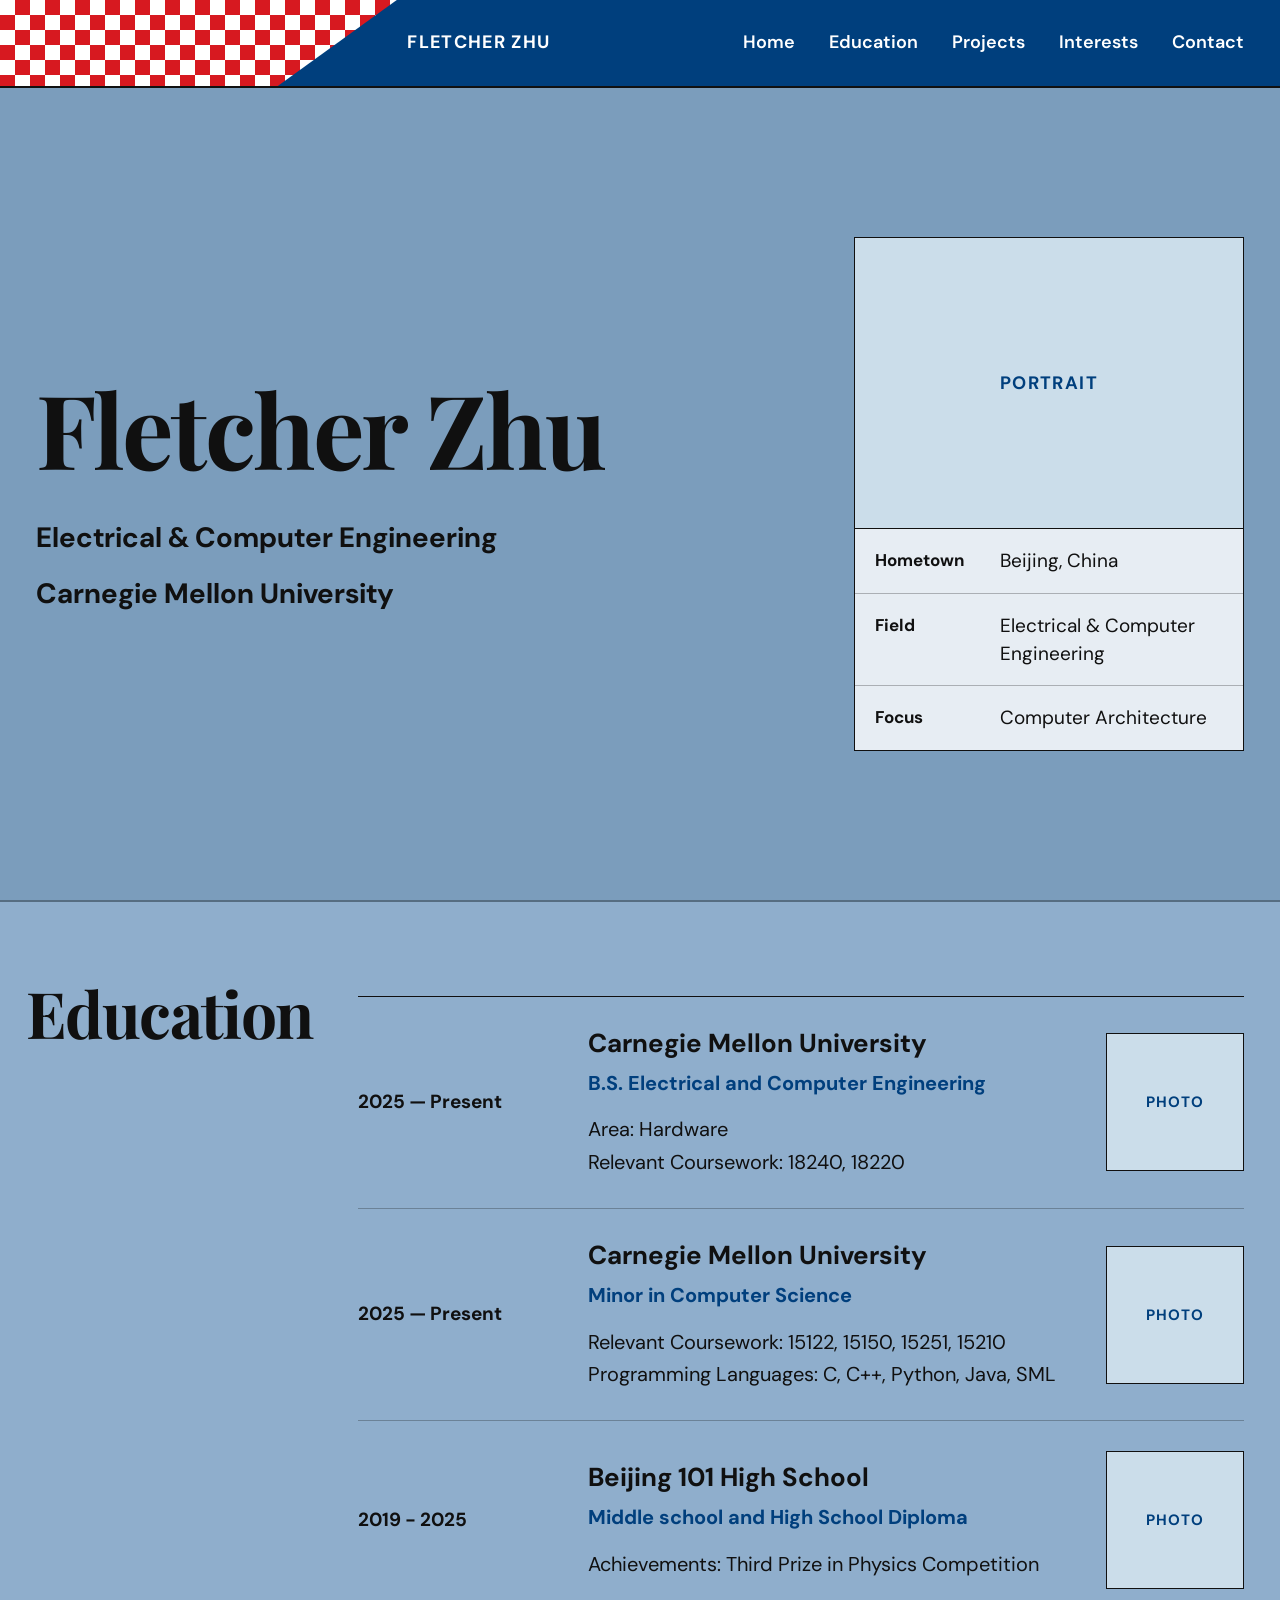
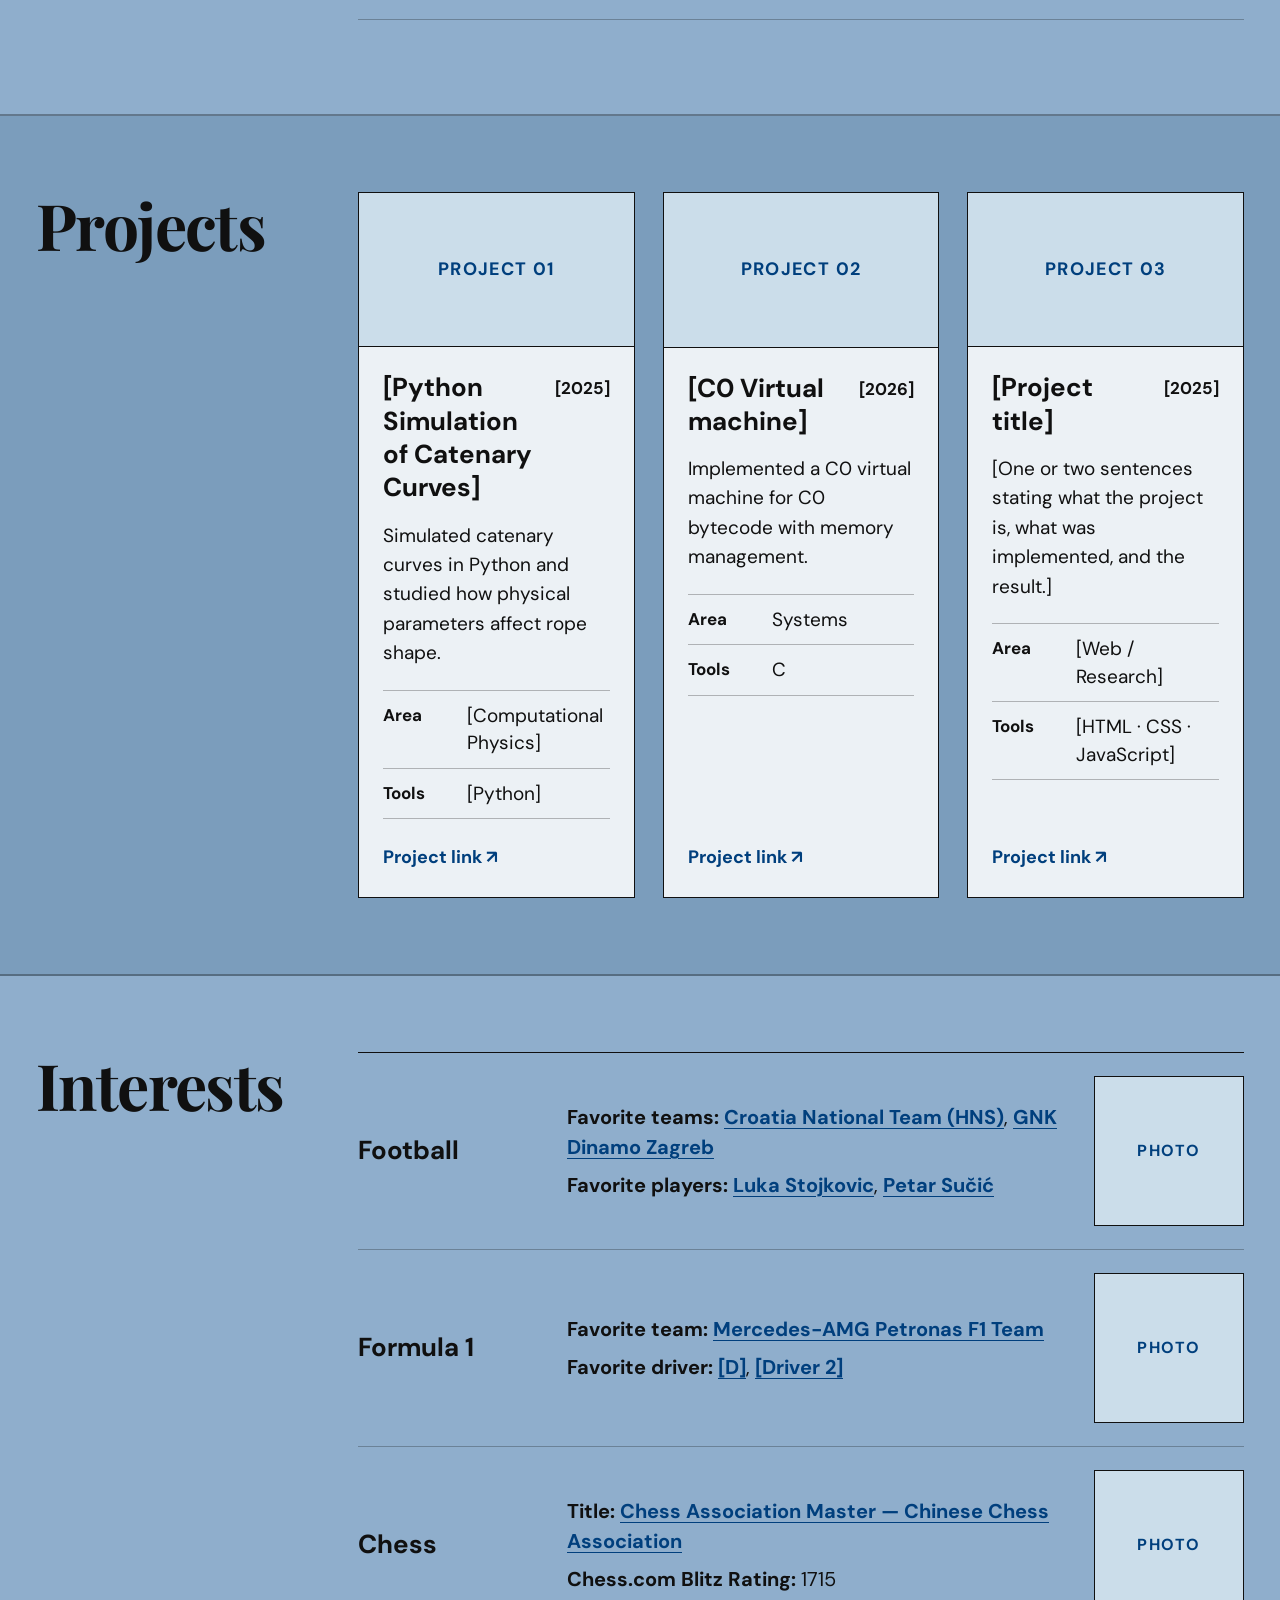
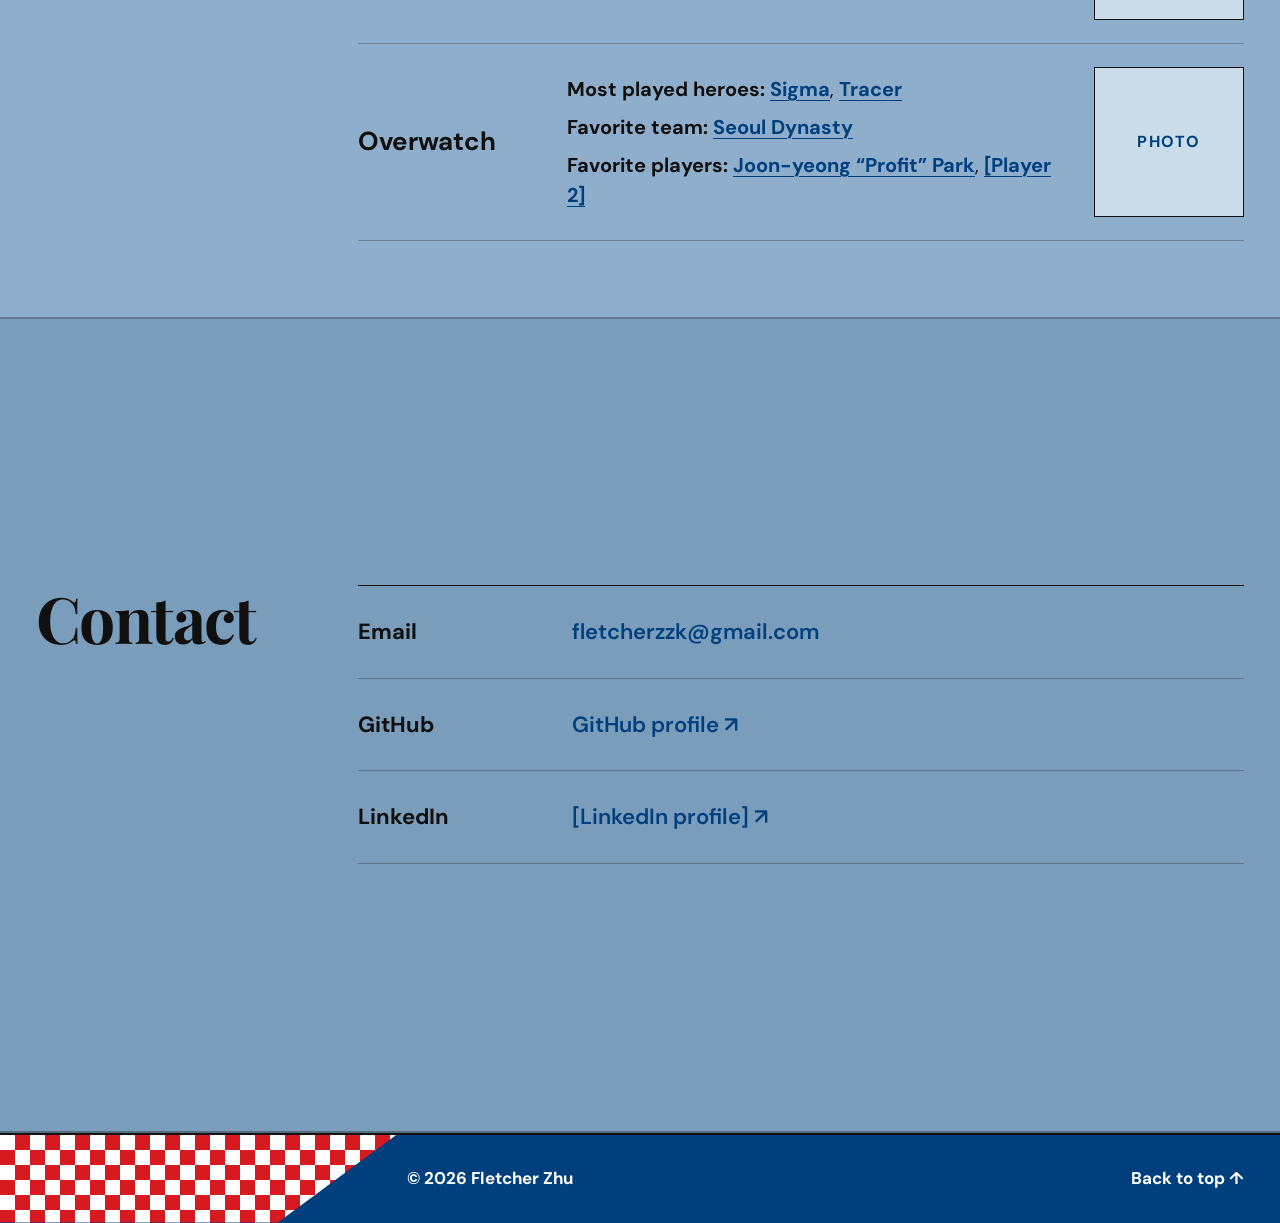
==== index.html @ b9a1731d "Update index.html" ====
<!doctype html>
<html lang="en">
<head>
  <meta charset="utf-8">
  <meta name="viewport" content="width=device-width, initial-scale=1">
  <meta name="description" content="Fletcher Zhu - personal portfolio">
  <title>Fletcher Zhu | Portfolio</title>
  <link rel="preconnect" href="https://fonts.googleapis.com">
  <link rel="preconnect" href="https://fonts.gstatic.com" crossorigin>
  <link href="https://fonts.googleapis.com/css2?family=DM+Sans:wght@400;500;600;700&family=Playfair+Display:wght@600;700&display=swap" rel="stylesheet">
  <link rel="stylesheet" href="styles.css">
</head>
<body>
  <header class="site-header">
    <div class="header-inner">
      <a class="wordmark" href="#home" aria-label="Fletcher Zhu home">FLETCHER ZHU</a>
      <button class="menu-toggle" type="button" aria-expanded="false" aria-controls="site-nav">Menu</button>
      <nav id="site-nav" class="site-nav" aria-label="Main navigation">
        <a href="#home">Home</a>
        <a href="#education">Education</a>
        <a href="#projects">Projects</a>
        <a href="#interests">Interests</a>
        <a href="#contact">Contact</a>
      </nav>
    </div>
  </header>

  <main>
    <section id="home" class="hero section-shell">
      <div class="hero-main">
        <h1>Fletcher Zhu</h1>
        <p class="hero-role"><span class="hero-major">Electrical &amp; Computer Engineering</span><span class="hero-university">Carnegie Mellon University</span></p>
      </div>

      <aside class="profile-panel" aria-label="Profile information">
        <div class="portrait-placeholder" role="img" aria-label="Portrait placeholder">
          <span>PORTRAIT</span>
        </div>
        <dl class="profile-facts">
          <div>
            <dt>Hometown</dt>
            <dd>Beijing, China</dd>
          </div>
          <div>
            <dt>Field</dt>
            <dd>Electrical &amp; Computer Engineering</dd>
          </div>
          <div>
            <dt>Focus</dt>
            <dd>Computer Architecture</dd>
          </div>
        </dl>
      </aside>
    </section>

    <section id="education" class="portfolio-section section-shell">
      <header class="section-header">
        <h2>Education</h2>
      </header>

      <div class="section-content record-list">
        <article class="record-row">
          <p class="record-date">2025 — Present</p>
          <div class="record-body">
            <h3>Carnegie Mellon University</h3>
            <p class="record-label">B.S. Electrical and Computer Engineering</p>
            <p>Area: Hardware<br>
               Relevant Coursework: 18240, 18220 
            </p>
          </div>
          <div class="education-photo" role="img" aria-label="Education photo placeholder">PHOTO</div>
        </article>

        <article class="record-row">
          <p class="record-date">2025 — Present </p>
          <div class="record-body">
            <h3>Carnegie Mellon University</h3>
            <p class="record-label">Minor in Computer Science</p>
            <p>Relevant Coursework: 15122, 15150, 15251, 15210<br> 
               Programming Languages: C, C++, Python, Java, SML
            </p>
          </div>
          <div class="education-photo" role="img" aria-label="Education photo placeholder">PHOTO</div>
        </article>

        <article class="record-row">
          <p class="record-date">2019 - 2025</p>
          <div class="record-body">
            <h3>Beijing 101 High School</h3>
            <p class="record-label">Middle school and High School Diploma</p>
            <p>Achievements: Third Prize in Physics Competition</p>
          </div>
          <div class="education-photo" role="img" aria-label="Education photo placeholder">PHOTO</div>
        </article>
      </div>
    </section>

    <section id="projects" class="portfolio-section section-shell">
      <header class="section-header">
        <h2>Projects</h2>
      </header>

      <div class="section-content project-grid">
        <article class="project-card">
          <div class="project-visual"><span>PROJECT 01</span></div>
          <div class="project-heading">
            <h3>[Python Simulation of Catenary Curves]</h3>
            <span>[2025]</span>
          </div>
          <p>Simulated catenary curves in Python and studied how physical parameters affect rope shape.</p>
          <dl class="project-facts">
            <div><dt>Area</dt><dd>[Computational Physics]</dd></div>
            <div><dt>Tools</dt><dd>[Python]</dd></div>
          </dl>
          <a class="item-link" href="https://github.com/boonrm/33151-catenary-curves">Project link ↗</a>
        </article>

        <article class="project-card">
          <div class="project-visual"><span>PROJECT 02</span></div>
          <div class="project-heading">
            <h3>[C0 Virtual machine]</h3>
            <span>[2026]</span>
          </div>
          <p>Implemented a C0 virtual machine for C0 bytecode with memory management.</p>
          <dl class="project-facts">
            <div><dt>Area</dt><dd>Systems</dd></div>
            <div><dt>Tools</dt><dd>C</dd></div>
          </dl>
          <a class="item-link" href="#">Project link ↗</a>
        </article>

        <article class="project-card">
          <div class="project-visual"><span>PROJECT 03</span></div>
          <div class="project-heading">
            <h3>[Project title]</h3>
            <span>[2025]</span>
          </div>
          <p>[One or two sentences stating what the project is, what was implemented, and the result.]</p>
          <dl class="project-facts">
            <div><dt>Area</dt><dd>[Web / Research]</dd></div>
            <div><dt>Tools</dt><dd>[HTML · CSS · JavaScript]</dd></div>
          </dl>
          <a class="item-link" href="#">Project link ↗</a>
        </article>
      </div>
    </section>

    <section id="interests" class="portfolio-section section-shell">
      <header class="section-header">
        <h2>Interests</h2>
      </header>

      <div class="section-content interest-list">
        <article class="interest-row">
          <h3>Football</h3>
          <div class="interest-details">
            <p><strong>Favorite teams:</strong> <a href="https://hns.team/en/">Croatia National Team (HNS)</a>, <a href="https://gnkdinamo.hr/en">GNK Dinamo Zagreb</a></p>
            <p><strong>Favorite players:</strong> <a href="https://www.transfermarkt.us/luka-stojkovic/profil/spieler/665266">Luka Stojkovic</a>, <a href="https://www.transfermarkt.us/petar-sucic/profil/spieler/668207">Petar Sučić</a></p>
          </div>
          <div class="interest-photo" role="img" aria-label="Football photo placeholder">PHOTO</div>
        </article>

        <article class="interest-row">
          <h3>Formula 1</h3>
          <div class="interest-details">
            <p><strong>Favorite team:</strong> <a href="https://www.mercedesamgf1.com/">Mercedes-AMG Petronas F1 Team</a></p>
            <p><strong>Favorite driver:</strong> <a href="#">[D]</a>, <a href="#">[Driver 2]</a></p>
          </div>
          <div class="interest-photo" role="img" aria-label="Formula 1 photo placeholder">PHOTO</div>
        </article>

        <article class="interest-row">
          <h3>Chess</h3>
          <div class="interest-details">
            <p><strong>Title:</strong> <a href="#">Chess Association Master — Chinese Chess Association</a></p>
            <p><strong>Chess.com Blitz Rating:</strong> 1715</p>
          </div>
          <div class="interest-photo" role="img" aria-label="Chess photo placeholder">PHOTO</div>
        </article>

        <article class="interest-row">
          <h3>Overwatch</h3>
          <div class="interest-details">
             <p><strong>Most played heroes:</strong> <a href="https://overwatch.blizzard.com/en-us/heroes/sigma/">Sigma</a>, <a href="https://overwatch.blizzard.com/en-us/heroes/tracer/">Tracer</a></p>
            <p><strong>Favorite team:</strong> <a href="https://en.wikipedia.org/wiki/Seoul_Dynasty">Seoul Dynasty</a></p>
            <p><strong>Favorite players:</strong> <a href="Joon-yeong “Profit” Park"> Joon-yeong “Profit” Park</a>, <a href="#">[Player 2]</a></p>
          </div>
          <div class="interest-photo" role="img" aria-label="Overwatch photo placeholder">PHOTO</div>
        </article>
      </div>
    </section>

    <section id="contact" class="portfolio-section section-shell">
      <header class="section-header">
        <h2>Contact</h2>
      </header>

      <div class="section-content contact-list">
        <div class="contact-row">
          <span>Email</span>
          <a href="mailto:fletcherzzk@gmail.com">fletcherzzk@gmail.com</a>
        </div>
        <div class="contact-row">
          <span>GitHub</span>
          <a href="https://github.com/fletcherzzk" rel="noreferrer">GitHub profile ↗</a>
        </div>
        <div class="contact-row">
          <span>LinkedIn</span>
          <a href="https://www.linkedin.com/" rel="noreferrer">[LinkedIn profile] ↗</a>
        </div>
      </div>
    </section>
  </main>

  <footer class="site-footer">
    <div class="footer-inner">
      <p>© 2026 Fletcher Zhu</p>
      <a href="#home">Back to top ↑</a>
    </div>
  </footer>

  <script src="script.js"></script>
</body>
</html>
---- styles.css ----
:root {
  --blue: #0b5fae;
  --blue-deep: #003f7d;
  --blue-bg: #7b9dbc;
  --blue-panel: #8faecc;
  --blue-soft: #cbddea;
  --ink: #101010;
  --muted: #30363b;
  --line: rgba(16, 16, 16, 0.28);
  --white: #ffffff;
  --sans: 'DM Sans', Arial, sans-serif;
  --display: 'Playfair Display', Georgia, serif;
  --checker-height: 26px;
  --header-nav-height: 86px;
  --header-height: calc(var(--checker-height) + var(--header-nav-height));
  --content-width: 1240px;
}

* {
  box-sizing: border-box;
}

html {
  scroll-behavior: smooth;
  scroll-padding-top: var(--header-height);
  scroll-snap-type: y proximity;
}

body {
  margin: 0;
  background: var(--blue-bg);
  color: var(--ink);
  font-family: var(--sans);
  font-size: 21px;
  line-height: 1.62;
}

a {
  color: inherit;
  text-decoration: none;
}

p,
h1,
h2,
h3,
dl,
dd {
  margin-top: 0;
}

.header-inner,
.footer-inner {
  width: min(100% - 72px, var(--content-width));
  margin-inline: auto;
}

/* Sticky navigation */
.site-header {
  position: sticky;
  top: 0;
  z-index: 20;
  min-height: var(--header-height);
  border-bottom: 1px solid rgba(16, 16, 16, 0.42);
  background: rgba(123, 157, 188, 0.98);
}

.site-header::before {
  display: block;
  width: 100%;
  height: var(--checker-height);
  background:
    conic-gradient(
      #d71920 25%,
      #ffffff 0 50%,
      #d71920 0 75%,
      #ffffff 0
    );
  background-size: var(--checker-height) var(--checker-height);
  border-bottom: 1px solid rgba(16, 16, 16, 0.35);
  content: '';
}

.header-inner {
  display: flex;
  min-height: var(--header-nav-height);
  align-items: center;
  justify-content: space-between;
  gap: 36px;
}

.wordmark {
  font-size: 18px;
  font-weight: 700;
  letter-spacing: 0.075em;
}

.site-nav {
  display: flex;
  align-items: center;
  gap: 34px;
  font-size: 18px;
  font-weight: 600;
}

.site-nav a,
.item-link,
.interest-links a,
.contact-row a,
.site-footer a {
  text-decoration-thickness: 1px;
  text-underline-offset: 5px;
}

.site-nav a:hover,
.item-link:hover,
.interest-links a:hover,
.contact-row a:hover {
  color: var(--blue-deep);
  text-decoration: underline;
}

.menu-toggle {
  display: none;
  border: 0;
  background: transparent;
  color: var(--ink);
  font: inherit;
  font-size: 18px;
  font-weight: 600;
  cursor: pointer;
}

/* Full-viewport section / page system */
.hero,
.portfolio-section {
  width: 100%;
  min-height: calc(100svh - var(--header-height));
  margin: 0;
  padding-inline: max(36px, calc((100vw - var(--content-width)) / 2));
  scroll-snap-align: start;
  scroll-margin-top: var(--header-height);
  border-bottom: 2px solid rgba(16, 16, 16, 0.34);
}

.hero {
  display: grid;
  grid-template-columns: minmax(0, 1fr) 390px;
  gap: 96px;
  align-items: center;
  padding-block: 84px;
  background: var(--blue-bg);
}

.portfolio-section {
  display: grid;
  grid-template-columns: 250px minmax(0, 1fr);
  gap: 72px;
  align-content: center;
  padding-block: 76px;
  background: var(--blue-panel);
}

/* Alternate only slightly, to reinforce page boundaries without becoming decorative */
#projects,
#contact {
  background: var(--blue-bg);
}

.section-header {
  align-self: start;
}


.section-header h2,
.hero h1 {
  margin-bottom: 0;
  font-family: var(--display);
  font-weight: 700;
  letter-spacing: -0.025em;
  line-height: 1.04;
}

.section-header h2 {
  font-size: clamp(3.5rem, 5vw, 5rem);
}

.section-content {
  min-width: 0;
}

/* Home */
.hero-main {
  max-width: 820px;
}

.hero h1 {
  margin-bottom: 28px;
  font-size: clamp(4.9rem, 8vw, 7.4rem);
}

.hero-role {
  max-width: 780px;
  margin-bottom: 22px;
  font-size: 28px;
  font-weight: 700;
  line-height: 1.35;
}

.hero-summary {
  max-width: 730px;
  margin-bottom: 0;
  font-size: 22px;
  line-height: 1.6;
}

.profile-panel {
  border: 1.5px solid var(--ink);
  background: rgba(255, 255, 255, 0.82);
}

.portrait-placeholder {
  display: grid;
  aspect-ratio: 4 / 3;
  place-items: center;
  border-bottom: 1.5px solid var(--ink);
  background: var(--blue-soft);
  color: var(--blue-deep);
  font-size: 18px;
  font-weight: 700;
  letter-spacing: 0.08em;
}

.profile-facts {
  margin: 0;
}

.profile-facts > div {
  display: grid;
  grid-template-columns: 105px 1fr;
  gap: 20px;
  padding: 18px 20px;
  border-bottom: 1px solid var(--line);
}

.profile-facts > div:last-child {
  border-bottom: 0;
}

.profile-facts dt,
.project-facts dt {
  font-size: 17px;
  font-weight: 700;
}

.profile-facts dd,
.project-facts dd {
  margin: 0;
  font-size: 19px;
  line-height: 1.45;
}

/* Education */
.record-list {
  border-top: 1.5px solid var(--ink);
}

.record-row {
  display: grid;
  grid-template-columns: 190px minmax(0, 1fr);
  gap: 40px;
  padding-block: 30px;
  border-bottom: 1px solid var(--line);
}

.record-date {
  margin-bottom: 0;
  font-size: 19px;
  font-weight: 700;
}

.record-body h3,
.project-card h3,
.interest-row h3 {
  margin-bottom: 7px;
  font-family: var(--sans);
  font-size: 26px;
  font-weight: 700;
  line-height: 1.28;
}

.record-label {
  margin-bottom: 14px;
  color: var(--blue-deep);
  font-size: 20px;
  font-weight: 700;
}

.record-body p:last-child {
  max-width: 760px;
  margin-bottom: 0;
  font-size: 20px;
}

/* Projects — equal cards */
.project-grid {
  display: grid;
  grid-template-columns: repeat(3, minmax(0, 1fr));
  gap: 28px;
}

.project-card {
  display: flex;
  min-width: 0;
  flex-direction: column;
  border: 1.5px solid var(--ink);
  background: rgba(255, 255, 255, 0.86);
}

.project-visual {
  display: grid;
  aspect-ratio: 16 / 9;
  place-items: center;
  border-bottom: 1.5px solid var(--ink);
  background: var(--blue-soft);
  color: var(--blue-deep);
  font-size: 18px;
  font-weight: 700;
  letter-spacing: 0.075em;
}

.project-heading {
  display: flex;
  align-items: flex-start;
  justify-content: space-between;
  gap: 16px;
  padding: 24px 24px 0;
}

.project-heading h3 {
  margin-bottom: 0;
}

.project-heading > span {
  flex: 0 0 auto;
  padding-top: 4px;
  font-size: 17px;
  font-weight: 700;
}

.project-card > p {
  margin: 16px 24px 22px;
  font-size: 19px;
  line-height: 1.55;
}

.project-facts {
  margin: 0 24px 24px;
  border-top: 1px solid var(--line);
}

.project-facts > div {
  display: grid;
  grid-template-columns: 72px 1fr;
  gap: 12px;
  padding-block: 11px;
  border-bottom: 1px solid var(--line);
}

.item-link {
  margin: auto 24px 24px;
  color: var(--blue-deep);
  font-size: 18px;
  font-weight: 700;
}

/* Interests */
.interest-list {
  border-top: 1.5px solid var(--ink);
}

.interest-row {
  display: grid;
  grid-template-columns: 175px minmax(0, 1fr) 175px;
  gap: 34px;
  align-items: start;
  padding-block: 27px;
  border-bottom: 1px solid var(--line);
}

.interest-row h3 {
  margin-bottom: 0;
}

.interest-details p {
  margin-bottom: 8px;
  font-size: 20px;
  line-height: 1.5;
}

.interest-details p:last-child {
  margin-bottom: 0;
}

.interest-links {
  display: flex;
  flex-direction: column;
  gap: 9px;
  align-items: flex-start;
}

.interest-links a {
  color: var(--blue-deep);
  font-size: 18px;
  font-weight: 700;
}

/* Contact */
.contact-list {
  border-top: 1.5px solid var(--ink);
}

.contact-row {
  display: grid;
  grid-template-columns: 180px minmax(0, 1fr);
  gap: 34px;
  padding-block: 28px;
  border-bottom: 1px solid var(--line);
  font-size: 22px;
}

.contact-row > span {
  font-weight: 700;
}

.contact-row a {
  color: var(--blue-deep);
  font-weight: 600;
  word-break: break-word;
}

/* Footer */
.site-footer {
  border-top: 1px solid var(--ink);
  background: var(--blue-deep);
  color: var(--white);
}

.site-footer::after {
  display: block;
  width: 100%;
  height: var(--checker-height);
  background:
    conic-gradient(
      #d71920 25%,
      #ffffff 0 50%,
      #d71920 0 75%,
      #ffffff 0
    );
  background-size: var(--checker-height) var(--checker-height);
  border-top: 1px solid rgba(16, 16, 16, 0.45);
  content: '';
}

.footer-inner {
  display: flex;
  min-height: 88px;
  align-items: center;
  justify-content: space-between;
  gap: 30px;
  font-size: 17px;
}

.footer-inner p {
  margin: 0;
}

.site-footer a:hover {
  color: var(--white);
  text-decoration: underline;
}

/* Tablet */
@media (max-width: 1050px) {
  body {
    font-size: 20px;
  }

  .portfolio-section {
    grid-template-columns: 210px minmax(0, 1fr);
    gap: 48px;
    align-content: start;
  }

  .hero {
    grid-template-columns: minmax(0, 1fr) 320px;
    gap: 52px;
  }

  .project-grid {
    grid-template-columns: 1fr;
  }

  .project-card {
    display: grid;
    grid-template-columns: 260px minmax(0, 1fr);
    grid-template-rows: auto auto auto 1fr;
  }

  .project-visual {
    grid-row: 1 / -1;
    aspect-ratio: auto;
    border-right: 1.5px solid var(--ink);
    border-bottom: 0;
  }

  .interest-row {
    grid-template-columns: 145px minmax(0, 1fr);
  }

  .interest-links {
    grid-column: 2;
    flex-direction: row;
    flex-wrap: wrap;
    gap: 8px 22px;
  }
}

/* Mobile */
@media (max-width: 760px) {
  :root {
    --checker-height: 22px;
    --header-nav-height: 74px;
  }

  html {
    scroll-snap-type: none;
  }

  body {
    font-size: 19px;
  }

  .header-inner,
  .footer-inner {
    width: min(100% - 38px, var(--content-width));
  }

  .header-inner {
    min-height: var(--header-nav-height);
  }

  .wordmark,
  .menu-toggle {
    font-size: 17px;
  }

  .menu-toggle {
    display: block;
  }

  .site-nav {
    display: none;
    position: absolute;
    top: var(--header-height);
    right: 19px;
    left: 19px;
    flex-direction: column;
    align-items: stretch;
    gap: 0;
    border: 1.5px solid var(--ink);
    background: var(--blue-soft);
    font-size: 18px;
  }

  .site-nav.is-open {
    display: flex;
  }

  .site-nav a {
    padding: 17px 18px;
    border-bottom: 1px solid var(--line);
  }

  .site-nav a:last-child {
    border-bottom: 0;
  }

  .hero,
  .portfolio-section {
    min-height: calc(100svh - var(--header-height));
    padding-inline: 22px;
  }

  .hero {
    grid-template-columns: 1fr;
    gap: 52px;
    align-content: start;
    padding-block: 58px 64px;
  }

  .hero h1 {
    font-size: clamp(4rem, 18vw, 5.8rem);
  }

  .hero-role {
    font-size: 24px;
  }

  .hero-summary {
    font-size: 20px;
  }

  .profile-panel {
    max-width: 500px;
  }

  .portfolio-section {
    grid-template-columns: 1fr;
    gap: 38px;
    align-content: start;
    padding-block: 58px 70px;
  }

  .section-header h2 {
    font-size: 3.8rem;
  }

  .record-row {
    grid-template-columns: 1fr;
    gap: 10px;
  }

  .record-date,
  .record-label,
  .record-body p:last-child,
  .interest-details p {
    font-size: 19px;
  }

  .project-card {
    display: flex;
  }

  .project-visual {
    aspect-ratio: 16 / 9;
    border-right: 0;
    border-bottom: 1.5px solid var(--ink);
  }

  .project-card > p {
    font-size: 19px;
  }

  .interest-row {
    grid-template-columns: 1fr;
    gap: 12px;
  }

  .interest-links {
    grid-column: auto;
  }

  .contact-row {
    grid-template-columns: 1fr;
    gap: 7px;
    font-size: 20px;
  }

  .footer-inner {
    min-height: 78px;
    font-size: 15px;
  }
}

/* v5 — Dinamo-inspired split header/footer and image-ready interests */
.site-header {
  position: sticky;
  overflow: visible;
  background: var(--blue-deep);
  border-bottom: 2px solid var(--ink);
  color: var(--white);
}

.site-header::before {
  position: absolute;
  inset: 0;
  width: 58%;
  height: 100%;
  z-index: 0;
  display: block;
  background:
    conic-gradient(
      #d71920 25%,
      #ffffff 0 50%,
      #d71920 0 75%,
      #ffffff 0
    );
  background-size: 34px 34px;
  border: 0;
  clip-path: polygon(0 0, 100% 0, 78% 100%, 0 100%);
  content: '';
}

.header-inner {
  position: relative;
  z-index: 1;
}

.wordmark {
  color: var(--ink);
  background: rgba(255, 255, 255, 0.36);
  padding: 7px 10px;
}

.site-nav {
  color: var(--white);
}

.site-nav a:hover {
  color: var(--white);
}

.menu-toggle {
  color: var(--white);
}

/* Interest links live directly on names; square photo slot is always reserved. */
.interest-row {
  grid-template-columns: 175px minmax(0, 1fr) 150px;
  gap: 34px;
  align-items: center;
  padding-block: 23px;
}

.interest-details a {
  color: var(--blue-deep);
  font-weight: 700;
  text-decoration: underline;
  text-decoration-thickness: 1px;
  text-underline-offset: 4px;
}

.interest-details a:hover {
  color: var(--ink);
}

.interest-photo {
  display: grid;
  width: 150px;
  aspect-ratio: 1 / 1;
  place-items: center;
  justify-self: end;
  border: 1.5px solid var(--ink);
  background: var(--blue-soft);
  color: var(--blue-deep);
  font-size: 16px;
  font-weight: 700;
  letter-spacing: 0.08em;
}

/* Footer mirrors the header: checkerboard on the left, dark Dinamo blue on the right. */
.site-footer {
  position: relative;
  overflow: hidden;
  min-height: 112px;
  border-top: 2px solid var(--ink);
  background: var(--blue-deep);
  color: var(--white);
}

.site-footer::before {
  position: absolute;
  inset: 0 auto 0 0;
  width: 58%;
  z-index: 0;
  background:
    conic-gradient(
      #d71920 25%,
      #ffffff 0 50%,
      #d71920 0 75%,
      #ffffff 0
    );
  background-size: 34px 34px;
  clip-path: polygon(0 0, 78% 0, 100% 100%, 0 100%);
  content: '';
}

.site-footer::after {
  display: none;
}

.footer-inner {
  position: relative;
  z-index: 1;
  min-height: 112px;
}

.footer-inner p {
  color: var(--ink);
  background: rgba(255, 255, 255, 0.36);
  padding: 7px 10px;
  font-weight: 700;
}

.site-footer a {
  color: var(--white);
  font-weight: 700;
}

@media (max-width: 1050px) {
  .interest-row {
    grid-template-columns: 145px minmax(0, 1fr) 130px;
  }

  .interest-photo {
    width: 130px;
  }
}

@media (max-width: 760px) {
  .site-header::before,
  .site-footer::before {
    width: 72%;
    background-size: 28px 28px;
  }

  .site-header::before {
    clip-path: polygon(0 0, 100% 0, 70% 100%, 0 100%);
  }

  .site-footer::before {
    clip-path: polygon(0 0, 70% 0, 100% 100%, 0 100%);
  }

  .site-nav {
    background: var(--blue-deep);
    color: var(--white);
    border-color: var(--white);
  }

  .site-nav a {
    border-bottom-color: rgba(255,255,255,.35);
  }

  .interest-row {
    grid-template-columns: 1fr 118px;
    gap: 16px 20px;
    align-items: start;
  }

  .interest-row h3 {
    grid-column: 1;
  }

  .interest-details {
    grid-column: 1;
  }

  .interest-photo {
    grid-column: 2;
    grid-row: 1 / span 2;
    width: 118px;
  }

  .footer-inner {
    min-height: 96px;
  }
}

@media (max-width: 520px) {
  .interest-row {
    grid-template-columns: 1fr;
  }

  .interest-photo {
    grid-column: 1;
    grid-row: auto;
    width: min(150px, 45vw);
    justify-self: start;
  }
}

/* Final v5 alignment corrections */
:root {
  --header-height: var(--header-nav-height);
}

.site-header {
  min-height: var(--header-height);
}

.wordmark,
.footer-inner p {
  background: transparent;
  padding: 0;
}

.site-footer::before {
  clip-path: polygon(0 0, 100% 0, 78% 100%, 0 100%);
}

@media (max-width: 760px) {
  .site-footer::before {
    clip-path: polygon(0 0, 100% 0, 70% 100%, 0 100%);
  }
}

/* v6 — checkerboard becomes a strong geometric accent only; all text stays on blue */
.site-header {
  background: var(--blue-deep);
  color: var(--white);
  overflow: hidden;
}

.site-header::before {
  inset: 0 auto 0 0;
  width: 42%;
  height: 100%;
  background:
    conic-gradient(
      #d71920 25%,
      #ffffff 0 50%,
      #d71920 0 75%,
      #ffffff 0
    );
  background-size: 32px 32px;
  clip-path: polygon(0 0, 100% 0, 0 100%);
}

.header-inner {
  justify-content: flex-start;
  padding-left: 43%;
  gap: 30px;
}

.wordmark {
  flex: 0 0 auto;
  color: var(--white);
  white-space: nowrap;
}

.site-nav {
  margin-left: auto;
  color: var(--white);
}

.site-nav a:hover,
.wordmark:hover {
  color: var(--white);
}

.menu-toggle {
  margin-left: auto;
  color: var(--white);
}

.site-footer {
  background: var(--blue-deep);
  color: var(--white);
  overflow: hidden;
}

.site-footer::before {
  inset: 0 auto 0 0;
  width: 42%;
  height: 100%;
  background:
    conic-gradient(
      #d71920 25%,
      #ffffff 0 50%,
      #d71920 0 75%,
      #ffffff 0
    );
  background-size: 32px 32px;
  clip-path: polygon(0 0, 0 100%, 100% 100%);
}

.footer-inner {
  justify-content: space-between;
  padding-left: 43%;
  color: var(--white);
}

.footer-inner p,
.site-footer a {
  color: var(--white);
}

@media (max-width: 1050px) {
  .site-header::before,
  .site-footer::before {
    width: 36%;
  }

  .header-inner,
  .footer-inner {
    padding-left: 37%;
  }

  .site-nav {
    gap: 20px;
    font-size: 16px;
  }
}

@media (max-width: 760px) {
  .site-header::before,
  .site-footer::before {
    width: 34%;
    background-size: 26px 26px;
  }

  .header-inner,
  .footer-inner {
    padding-left: 35%;
  }

  .header-inner {
    gap: 12px;
  }

  .wordmark {
    font-size: 15px;
  }

  .site-nav {
    left: 0;
    right: 0;
    width: 100%;
    margin-left: 0;
    background: var(--blue-deep);
  }

  .footer-inner {
    gap: 18px;
  }
}

@media (max-width: 520px) {
  .site-header::before,
  .site-footer::before {
    width: 30%;
    background-size: 24px 24px;
  }

  .header-inner,
  .footer-inner {
    padding-left: 31%;
  }

  .wordmark {
    font-size: 13px;
    letter-spacing: 0.045em;
  }

  .menu-toggle {
    font-size: 15px;
  }

  .footer-inner {
    font-size: 13px;
  }
}

/* v7 — smaller top-left checkerboard trapezoid; header and footer mirror each other */
.site-header::before,
.site-footer::before {
  inset: 0 auto auto 0;
  width: 31%;
  height: 72%;
  background-size: 30px 30px;
  clip-path: polygon(0 0, 100% 0, 78% 100%, 0 100%);
}

/* Bring the identity text closer to the checkerboard while keeping it entirely on blue. */
.header-inner,
.footer-inner {
  padding-left: 29%;
}

.wordmark {
  margin-left: 0;
}

@media (max-width: 1050px) {
  .site-header::before,
  .site-footer::before {
    width: 30%;
    height: 70%;
    background-size: 28px 28px;
  }

  .header-inner,
  .footer-inner {
    padding-left: 28%;
  }
}

@media (max-width: 760px) {
  .site-header::before,
  .site-footer::before {
    inset: 0 auto auto 0;
    width: 34%;
    height: 66%;
    background-size: 25px 25px;
    clip-path: polygon(0 0, 100% 0, 76% 100%, 0 100%);
  }

  .header-inner,
  .footer-inner {
    padding-left: 31%;
  }
}

@media (max-width: 520px) {
  .site-header::before,
  .site-footer::before {
    width: 36%;
    height: 62%;
    background-size: 23px 23px;
  }

  .header-inner,
  .footer-inner {
    padding-left: 32%;
  }
}


/* v8 — full-height checkerboard trapezoid; top edge longer than bottom edge */
.site-header::before,
.site-footer::before {
  inset: 0 auto 0 0;
  width: 31%;
  height: 100%;
  clip-path: polygon(0 0, 100% 0, 78% 100%, 0 100%);
}

.hero-university {
  display: block;
}

@media (max-width: 1050px) {
  .site-header::before,
  .site-footer::before {
    width: 30%;
    height: 100%;
  }
}

@media (max-width: 760px) {
  .site-header::before,
  .site-footer::before {
    inset: 0 auto 0 0;
    width: 34%;
    height: 100%;
    clip-path: polygon(0 0, 100% 0, 76% 100%, 0 100%);
  }
}

@media (max-width: 520px) {
  .site-header::before,
  .site-footer::before {
    width: 36%;
    height: 100%;
  }
}

/* v9 — small spacing and education refinements */
/* Make the trapezoid bottom edge about 10% shorter than v8. */
.site-header::before,
.site-footer::before {
  clip-path: polygon(0 0, 100% 0, 70% 100%, 0 100%);
}

/* Slimmer footer while preserving the same checkerboard geometry. */
.site-footer,
.footer-inner {
  min-height: 88px;
}

/* Home identity block: three clearly separated lines. */
.hero h1 {
  margin-bottom: 38px;
}

.hero-role {
  margin-bottom: 0;
}

.hero-major,
.hero-university {
  display: block;
}

.hero-university {
  margin-top: 18px;
}

/* Slightly lift and shift the Education heading toward the top-left. */
#education .section-header {
  transform: translate(-10px, -16px);
}

/* Reserve a square image area at the right of every education record. */
.record-row {
  grid-template-columns: 190px minmax(0, 1fr) 138px;
  align-items: center;
}

.education-photo {
  display: grid;
  width: 138px;
  aspect-ratio: 1 / 1;
  place-items: center;
  justify-self: end;
  border: 1.5px solid var(--ink);
  background: var(--blue-soft);
  color: var(--blue-deep);
  font-size: 15px;
  font-weight: 700;
  letter-spacing: 0.08em;
}

@media (max-width: 1050px) {
  .record-row {
    grid-template-columns: 150px minmax(0, 1fr) 120px;
    gap: 28px;
  }

  .education-photo {
    width: 120px;
  }
}

@media (max-width: 760px) {
  .site-header::before,
  .site-footer::before {
    clip-path: polygon(0 0, 100% 0, 68% 100%, 0 100%);
  }

  .site-footer,
  .footer-inner {
    min-height: 72px;
  }

  .hero h1 {
    margin-bottom: 30px;
  }

  .hero-university {
    margin-top: 14px;
  }

  #education .section-header {
    transform: translate(-5px, -10px);
  }

  .record-row {
    grid-template-columns: minmax(0, 1fr) 112px;
    gap: 12px 18px;
    align-items: start;
  }

  .record-date,
  .record-body {
    grid-column: 1;
  }

  .education-photo {
    grid-column: 2;
    grid-row: 1 / span 2;
    width: 112px;
  }
}

@media (max-width: 520px) {
  .record-row {
    grid-template-columns: 1fr;
  }

  .education-photo {
    grid-column: 1;
    grid-row: auto;
    width: min(138px, 42vw);
    justify-self: start;
  }
}
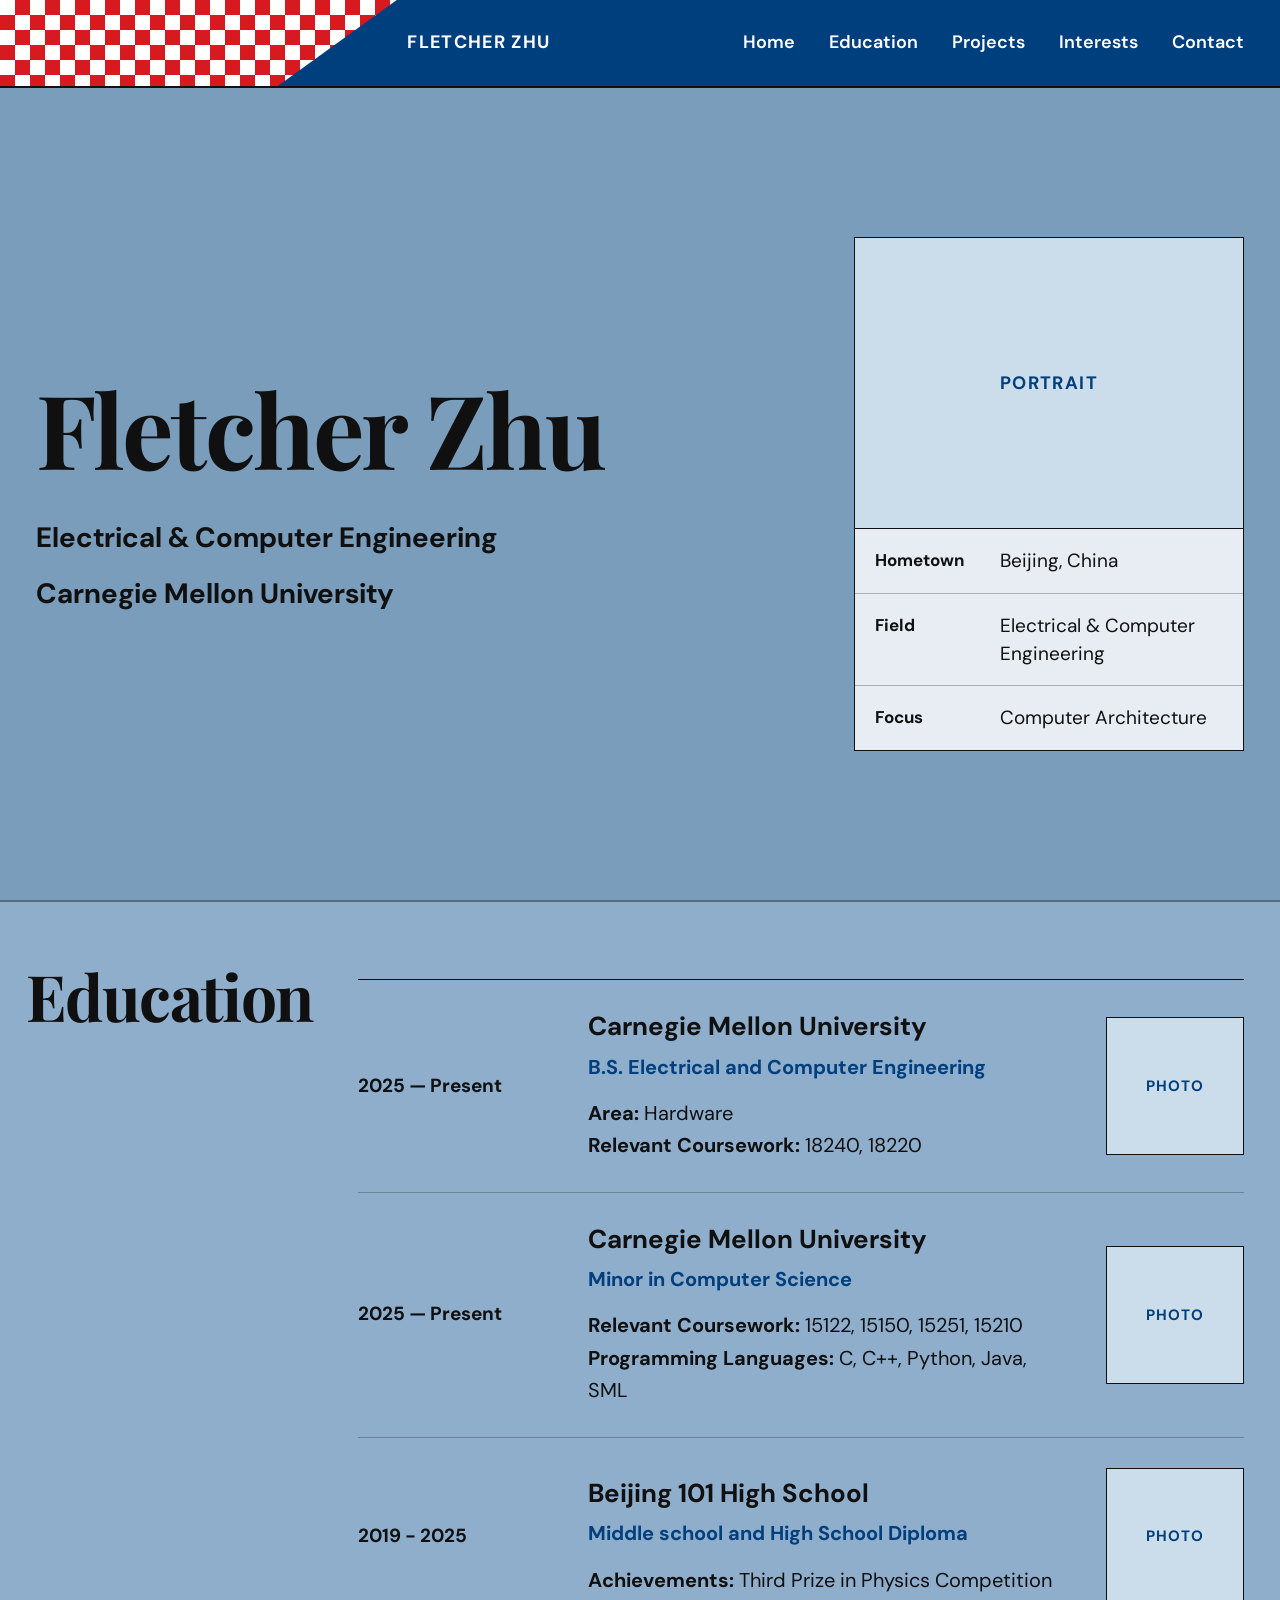
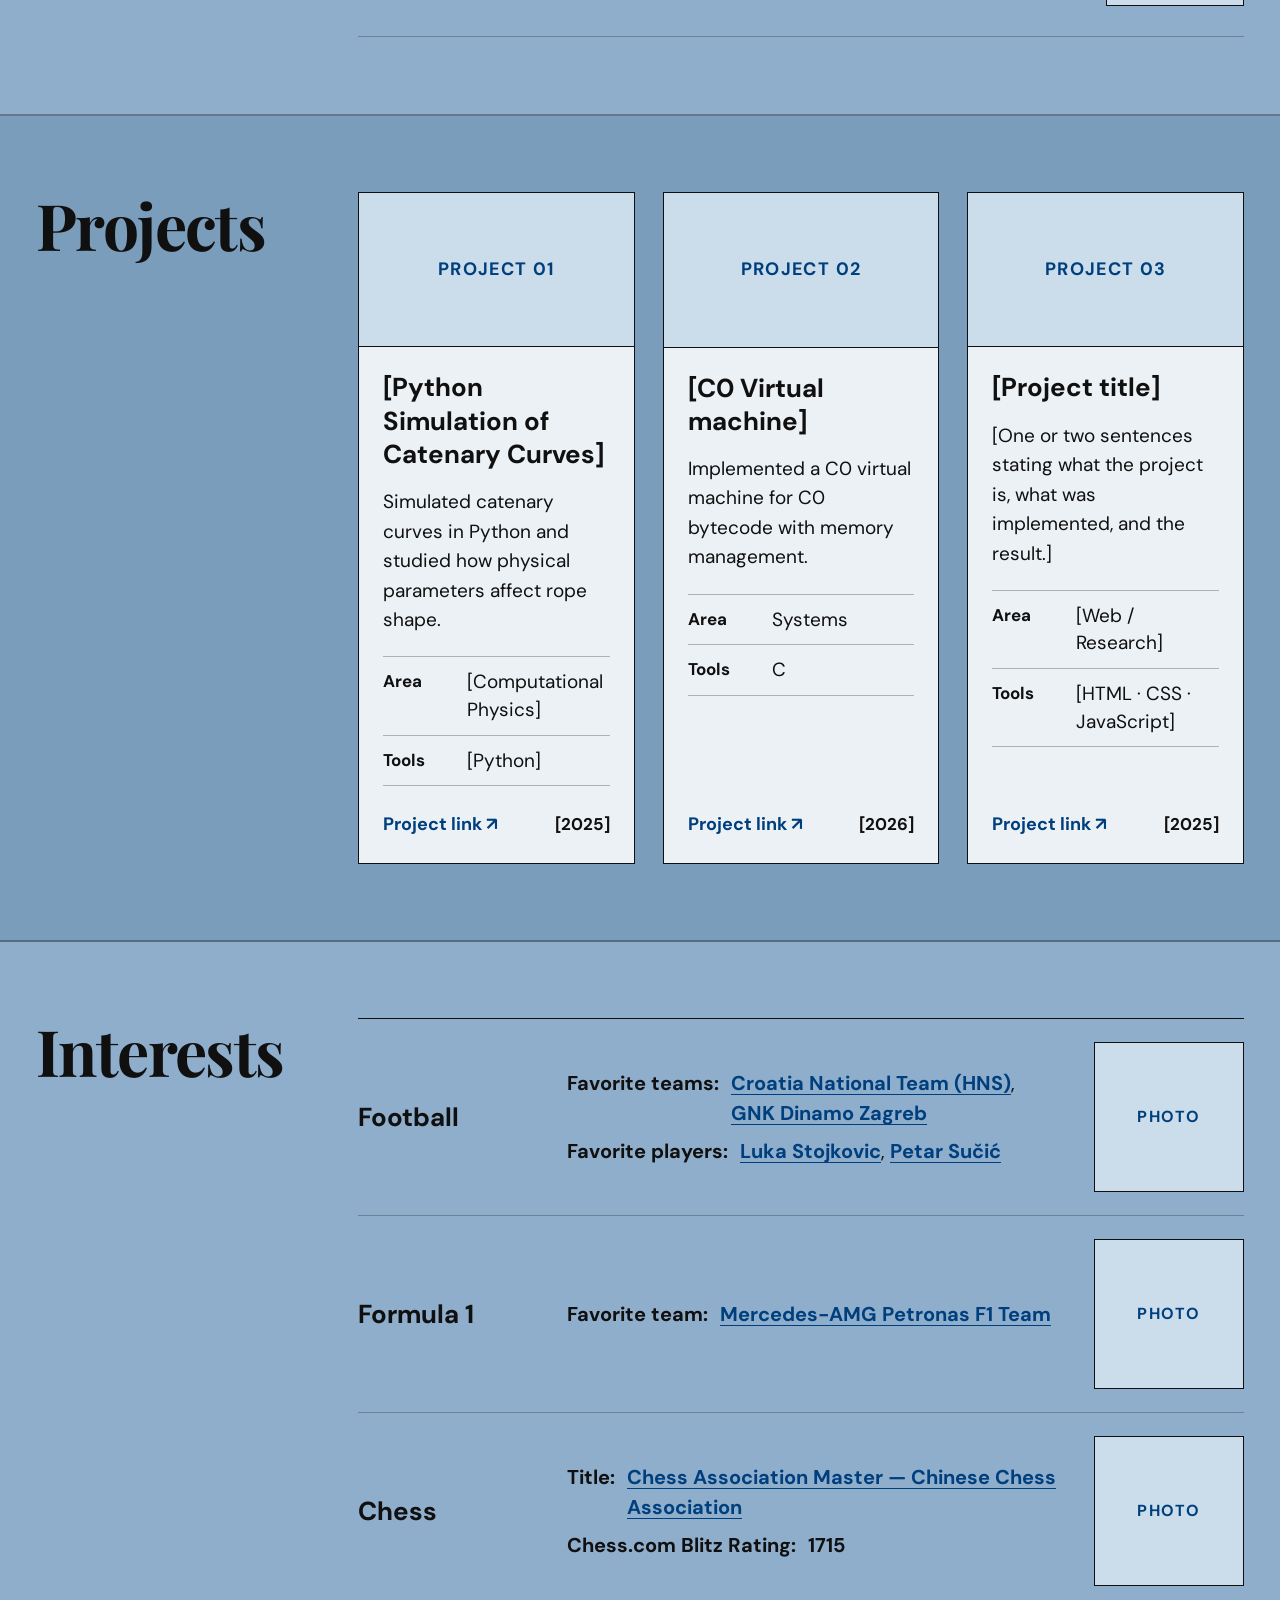
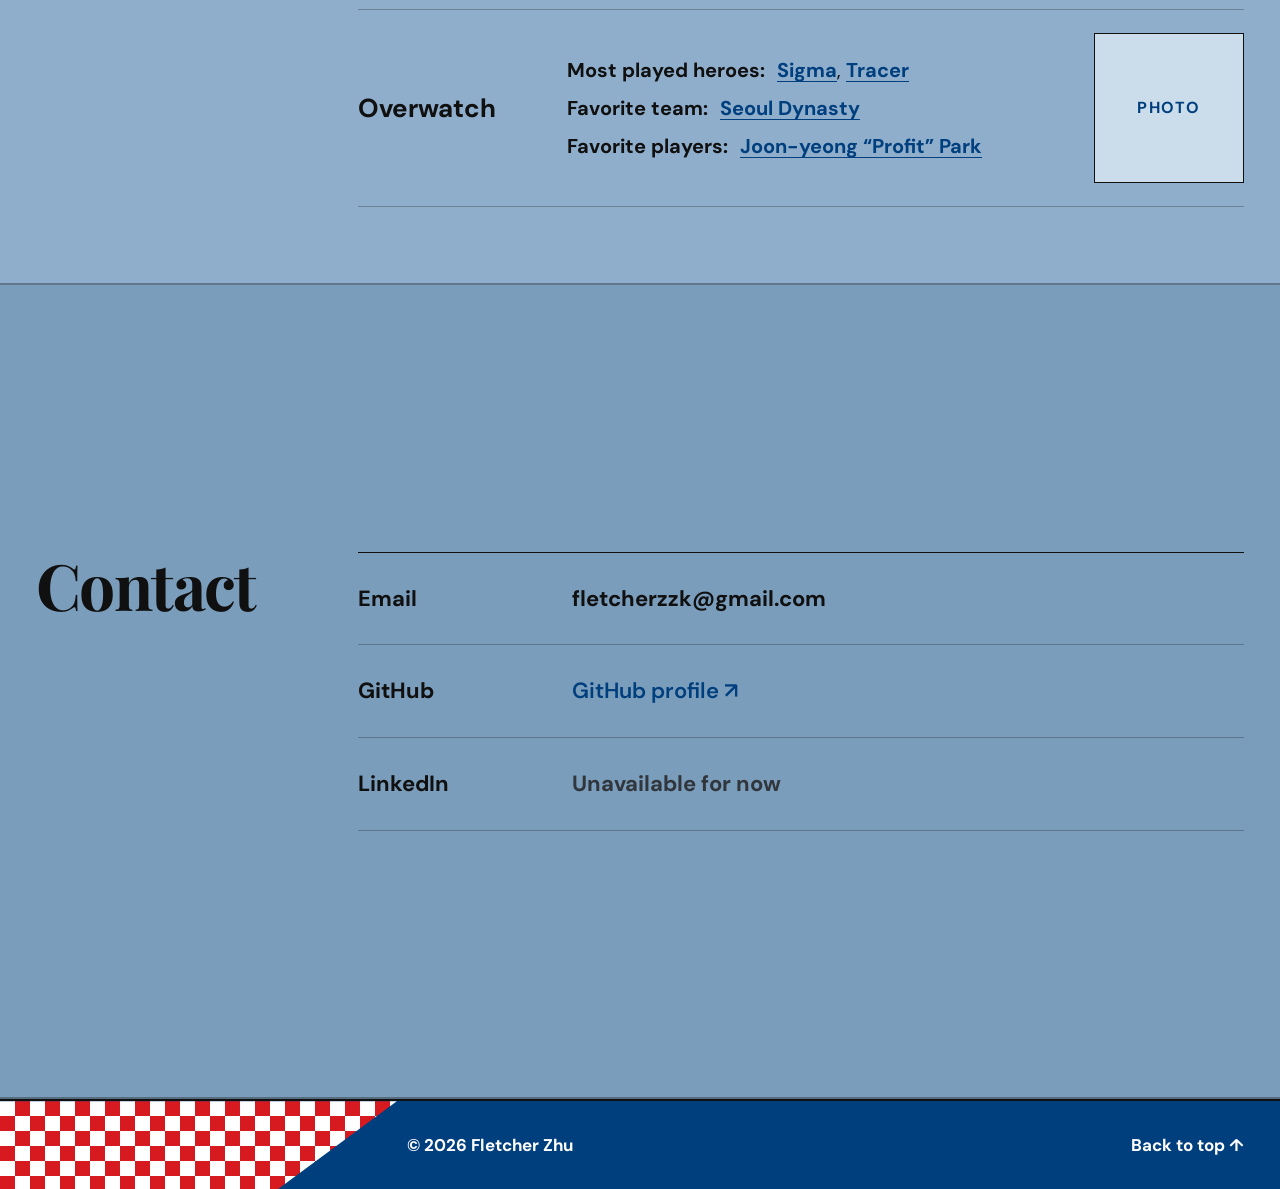
==== commit 995b60d6: "Final website just without images" ====
--- a/index.html
+++ b/index.html
@@ -64,8 +64,8 @@
           <div class="record-body">
             <h3>Carnegie Mellon University</h3>
             <p class="record-label">B.S. Electrical and Computer Engineering</p>
-            <p>Area: Hardware<br>
-               Relevant Coursework: 18240, 18220 
+            <p><strong>Area:</strong> Hardware<br>
+               <strong>Relevant Coursework:</strong> 18240, 18220
             </p>
           </div>
           <div class="education-photo" role="img" aria-label="Education photo placeholder">PHOTO</div>
@@ -76,8 +76,8 @@
           <div class="record-body">
             <h3>Carnegie Mellon University</h3>
             <p class="record-label">Minor in Computer Science</p>
-            <p>Relevant Coursework: 15122, 15150, 15251, 15210<br> 
-               Programming Languages: C, C++, Python, Java, SML
+            <p><strong>Relevant Coursework:</strong> 15122, 15150, 15251, 15210<br>
+               <strong>Programming Languages:</strong> C, C++, Python, Java, SML
             </p>
           </div>
           <div class="education-photo" role="img" aria-label="Education photo placeholder">PHOTO</div>
@@ -88,7 +88,7 @@
           <div class="record-body">
             <h3>Beijing 101 High School</h3>
             <p class="record-label">Middle school and High School Diploma</p>
-            <p>Achievements: Third Prize in Physics Competition</p>
+            <p><strong>Achievements:</strong> Third Prize in Physics Competition</p>
           </div>
           <div class="education-photo" role="img" aria-label="Education photo placeholder">PHOTO</div>
         </article>
@@ -105,42 +105,48 @@
           <div class="project-visual"><span>PROJECT 01</span></div>
           <div class="project-heading">
             <h3>[Python Simulation of Catenary Curves]</h3>
-            <span>[2025]</span>
           </div>
           <p>Simulated catenary curves in Python and studied how physical parameters affect rope shape.</p>
           <dl class="project-facts">
             <div><dt>Area</dt><dd>[Computational Physics]</dd></div>
             <div><dt>Tools</dt><dd>[Python]</dd></div>
           </dl>
-          <a class="item-link" href="https://github.com/boonrm/33151-catenary-curves">Project link ↗</a>
+          <div class="project-footer">
+            <a class="item-link" href="https://github.com/boonrm/33151-catenary-curves">Project link ↗</a>
+            <span class="project-year">[2025]</span>
+          </div>
         </article>
 
         <article class="project-card">
           <div class="project-visual"><span>PROJECT 02</span></div>
           <div class="project-heading">
             <h3>[C0 Virtual machine]</h3>
-            <span>[2026]</span>
           </div>
           <p>Implemented a C0 virtual machine for C0 bytecode with memory management.</p>
           <dl class="project-facts">
             <div><dt>Area</dt><dd>Systems</dd></div>
             <div><dt>Tools</dt><dd>C</dd></div>
           </dl>
-          <a class="item-link" href="#">Project link ↗</a>
+          <div class="project-footer">
+            <a class="item-link" href="#">Project link ↗</a>
+            <span class="project-year">[2026]</span>
+          </div>
         </article>
 
         <article class="project-card">
           <div class="project-visual"><span>PROJECT 03</span></div>
           <div class="project-heading">
             <h3>[Project title]</h3>
-            <span>[2025]</span>
           </div>
           <p>[One or two sentences stating what the project is, what was implemented, and the result.]</p>
           <dl class="project-facts">
             <div><dt>Area</dt><dd>[Web / Research]</dd></div>
             <div><dt>Tools</dt><dd>[HTML · CSS · JavaScript]</dd></div>
           </dl>
-          <a class="item-link" href="#">Project link ↗</a>
+          <div class="project-footer">
+            <a class="item-link" href="#">Project link ↗</a>
+            <span class="project-year">[2025]</span>
+          </div>
         </article>
       </div>
     </section>
@@ -154,8 +160,14 @@
         <article class="interest-row">
           <h3>Football</h3>
           <div class="interest-details">
-            <p><strong>Favorite teams:</strong> <a href="https://hns.team/en/">Croatia National Team (HNS)</a>, <a href="https://gnkdinamo.hr/en">GNK Dinamo Zagreb</a></p>
-            <p><strong>Favorite players:</strong> <a href="https://www.transfermarkt.us/luka-stojkovic/profil/spieler/665266">Luka Stojkovic</a>, <a href="https://www.transfermarkt.us/petar-sucic/profil/spieler/668207">Petar Sučić</a></p>
+            <p class="interest-detail-line">
+              <strong class="interest-label">Favorite teams:</strong>
+              <span class="interest-value"><a href="https://hns.team/en/">Croatia National Team (HNS)</a>, <a href="https://gnkdinamo.hr/en">GNK Dinamo Zagreb</a></span>
+            </p>
+            <p class="interest-detail-line">
+              <strong class="interest-label">Favorite players:</strong>
+              <span class="interest-value"><a href="https://www.transfermarkt.us/luka-stojkovic/profil/spieler/665266">Luka Stojkovic</a>, <a href="https://www.transfermarkt.us/petar-sucic/profil/spieler/668207">Petar Sučić</a></span>
+            </p>
           </div>
           <div class="interest-photo" role="img" aria-label="Football photo placeholder">PHOTO</div>
         </article>
@@ -163,8 +175,10 @@
         <article class="interest-row">
           <h3>Formula 1</h3>
           <div class="interest-details">
-            <p><strong>Favorite team:</strong> <a href="https://www.mercedesamgf1.com/">Mercedes-AMG Petronas F1 Team</a></p>
-            <p><strong>Favorite driver:</strong> <a href="#">[D]</a>, <a href="#">[Driver 2]</a></p>
+            <p class="interest-detail-line">
+              <strong class="interest-label">Favorite team:</strong>
+              <span class="interest-value"><a href="https://www.mercedesamgf1.com/">Mercedes-AMG Petronas F1 Team</a></span>
+            </p>
           </div>
           <div class="interest-photo" role="img" aria-label="Formula 1 photo placeholder">PHOTO</div>
         </article>
@@ -172,8 +186,14 @@
         <article class="interest-row">
           <h3>Chess</h3>
           <div class="interest-details">
-            <p><strong>Title:</strong> <a href="#">Chess Association Master — Chinese Chess Association</a></p>
-            <p><strong>Chess.com Blitz Rating:</strong> 1715</p>
+            <p class="interest-detail-line">
+              <strong class="interest-label">Title:</strong>
+              <span class="interest-value"><a href="#">Chess Association Master — Chinese Chess Association</a></span>
+            </p>
+            <p class="interest-detail-line">
+              <strong class="interest-label">Chess.com Blitz Rating:</strong>
+              <span class="interest-value"><strong>1715</strong></span>
+            </p>
           </div>
           <div class="interest-photo" role="img" aria-label="Chess photo placeholder">PHOTO</div>
         </article>
@@ -181,9 +201,18 @@
         <article class="interest-row">
           <h3>Overwatch</h3>
           <div class="interest-details">
-             <p><strong>Most played heroes:</strong> <a href="https://overwatch.blizzard.com/en-us/heroes/sigma/">Sigma</a>, <a href="https://overwatch.blizzard.com/en-us/heroes/tracer/">Tracer</a></p>
-            <p><strong>Favorite team:</strong> <a href="https://en.wikipedia.org/wiki/Seoul_Dynasty">Seoul Dynasty</a></p>
-            <p><strong>Favorite players:</strong> <a href="Joon-yeong “Profit” Park"> Joon-yeong “Profit” Park</a>, <a href="#">[Player 2]</a></p>
+            <p class="interest-detail-line">
+              <strong class="interest-label">Most played heroes:</strong>
+              <span class="interest-value"><a href="https://overwatch.blizzard.com/en-us/heroes/sigma/">Sigma</a>, <a href="https://overwatch.blizzard.com/en-us/heroes/tracer/">Tracer</a></span>
+            </p>
+            <p class="interest-detail-line">
+              <strong class="interest-label">Favorite team:</strong>
+              <span class="interest-value"><a href="https://en.wikipedia.org/wiki/Seoul_Dynasty">Seoul Dynasty</a></span>
+            </p>
+            <p class="interest-detail-line">
+              <strong class="interest-label">Favorite players:</strong>
+              <span class="interest-value"><a href="Joon-yeong “Profit” Park">Joon-yeong “Profit” Park</a></span>
+            </p>
           </div>
           <div class="interest-photo" role="img" aria-label="Overwatch photo placeholder">PHOTO</div>
         </article>
@@ -198,7 +227,7 @@
       <div class="section-content contact-list">
         <div class="contact-row">
           <span>Email</span>
-          <a href="mailto:fletcherzzk@gmail.com">fletcherzzk@gmail.com</a>
+          <span>fletcherzzk@gmail.com</span>
         </div>
         <div class="contact-row">
           <span>GitHub</span>
@@ -206,7 +235,7 @@
         </div>
         <div class="contact-row">
           <span>LinkedIn</span>
-          <a href="https://www.linkedin.com/" rel="noreferrer">[LinkedIn profile] ↗</a>
+          <span class="contact-unavailable">Unavailable for now</span>
         </div>
       </div>
     </section>
--- a/styles.css
+++ b/styles.css
@@ -330,20 +330,24 @@
 }
 
 .project-heading {
+  display: block;
+  padding: 24px 24px 0;
+}
+
+.project-heading h3 {
+  margin-bottom: 0;
+}
+
+.project-footer {
   display: flex;
-  align-items: flex-start;
+  align-items: center;
   justify-content: space-between;
   gap: 16px;
-  padding: 24px 24px 0;
-}
-
-.project-heading h3 {
-  margin-bottom: 0;
-}
-
-.project-heading > span {
+  margin: auto 24px 24px;
+}
+
+.project-year {
   flex: 0 0 auto;
-  padding-top: 4px;
   font-size: 17px;
   font-weight: 700;
 }
@@ -368,7 +372,7 @@
 }
 
 .item-link {
-  margin: auto 24px 24px;
+  margin: 0;
   color: var(--blue-deep);
   font-size: 18px;
   font-weight: 700;
@@ -402,6 +406,17 @@
   margin-bottom: 0;
 }
 
+.interest-detail-line {
+  display: grid;
+  grid-template-columns: max-content minmax(0, 1fr);
+  column-gap: 12px;
+  align-items: start;
+}
+
+.interest-value {
+  min-width: 0;
+}
+
 .interest-links {
   display: flex;
   flex-direction: column;
@@ -437,6 +452,11 @@
   color: var(--blue-deep);
   font-weight: 600;
   word-break: break-word;
+}
+
+.contact-unavailable {
+  color: var(--muted);
+  font-weight: 600;
 }
 
 /* Footer */
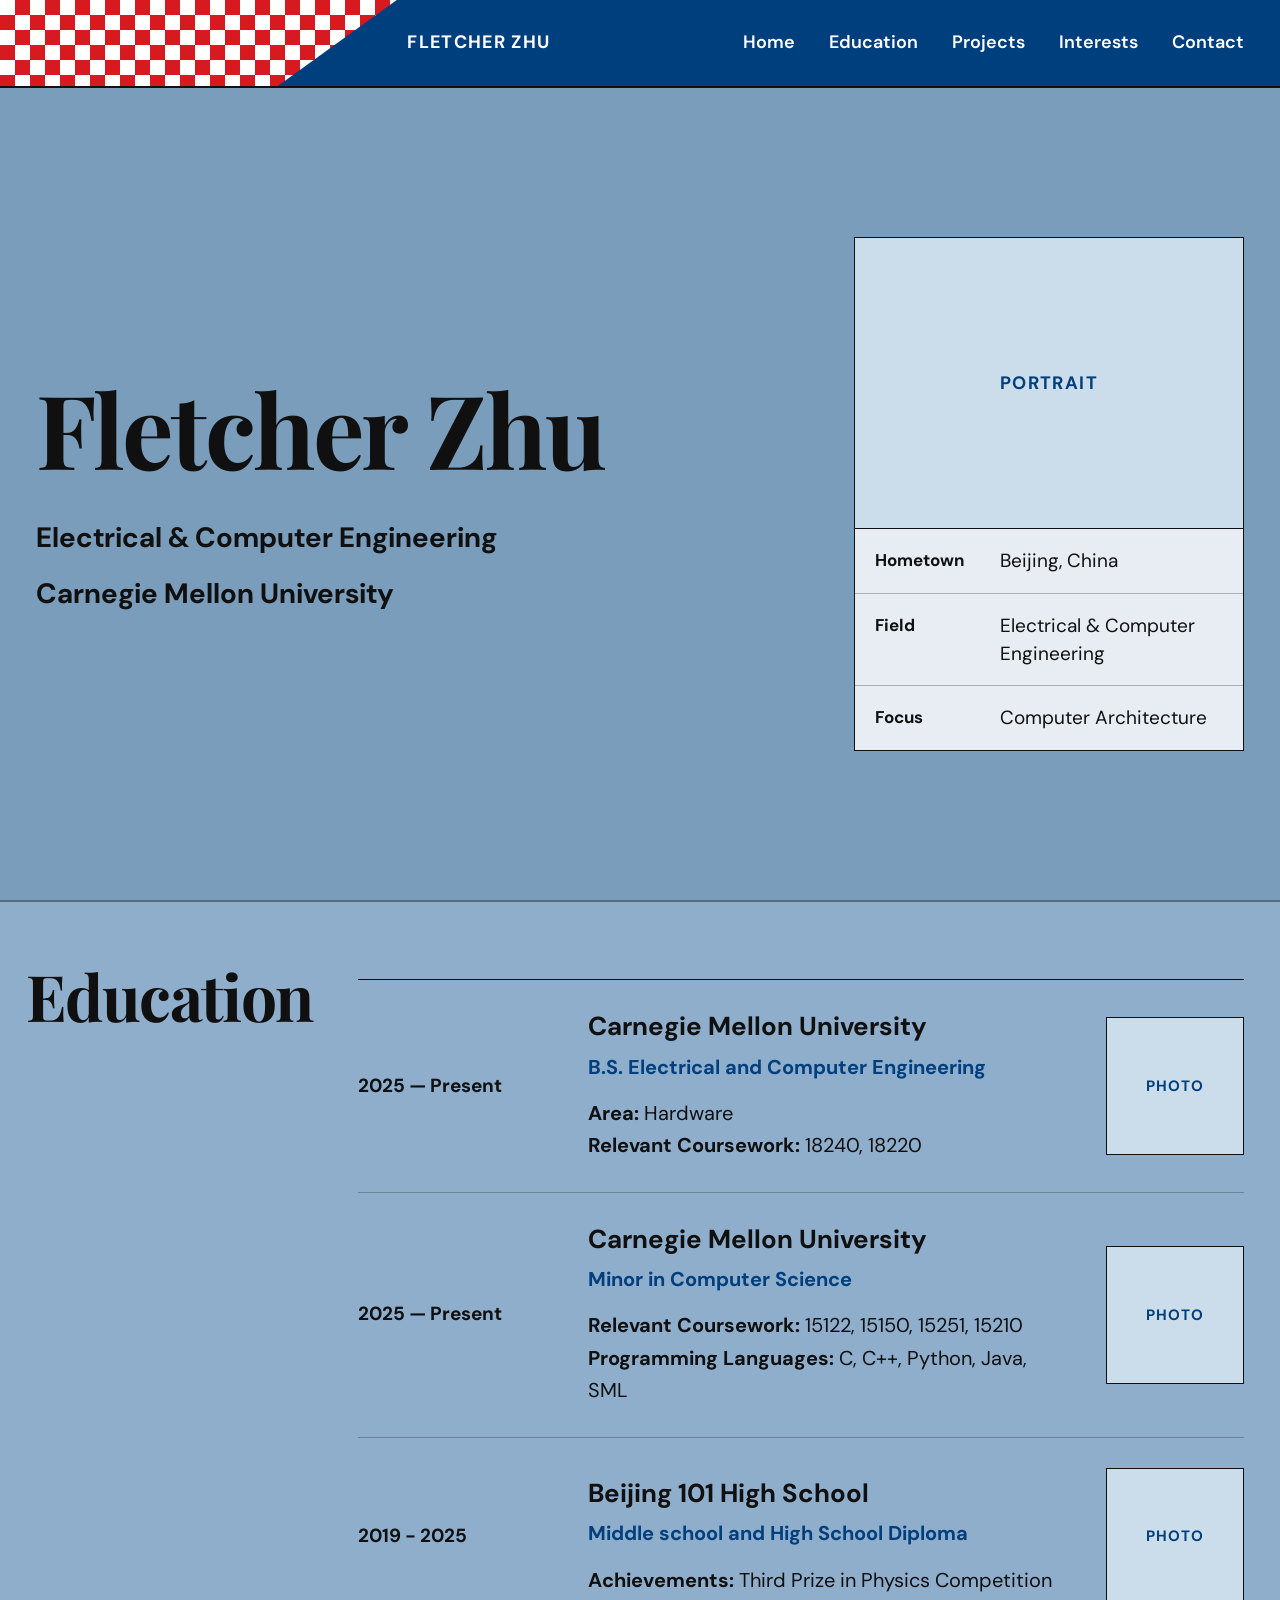
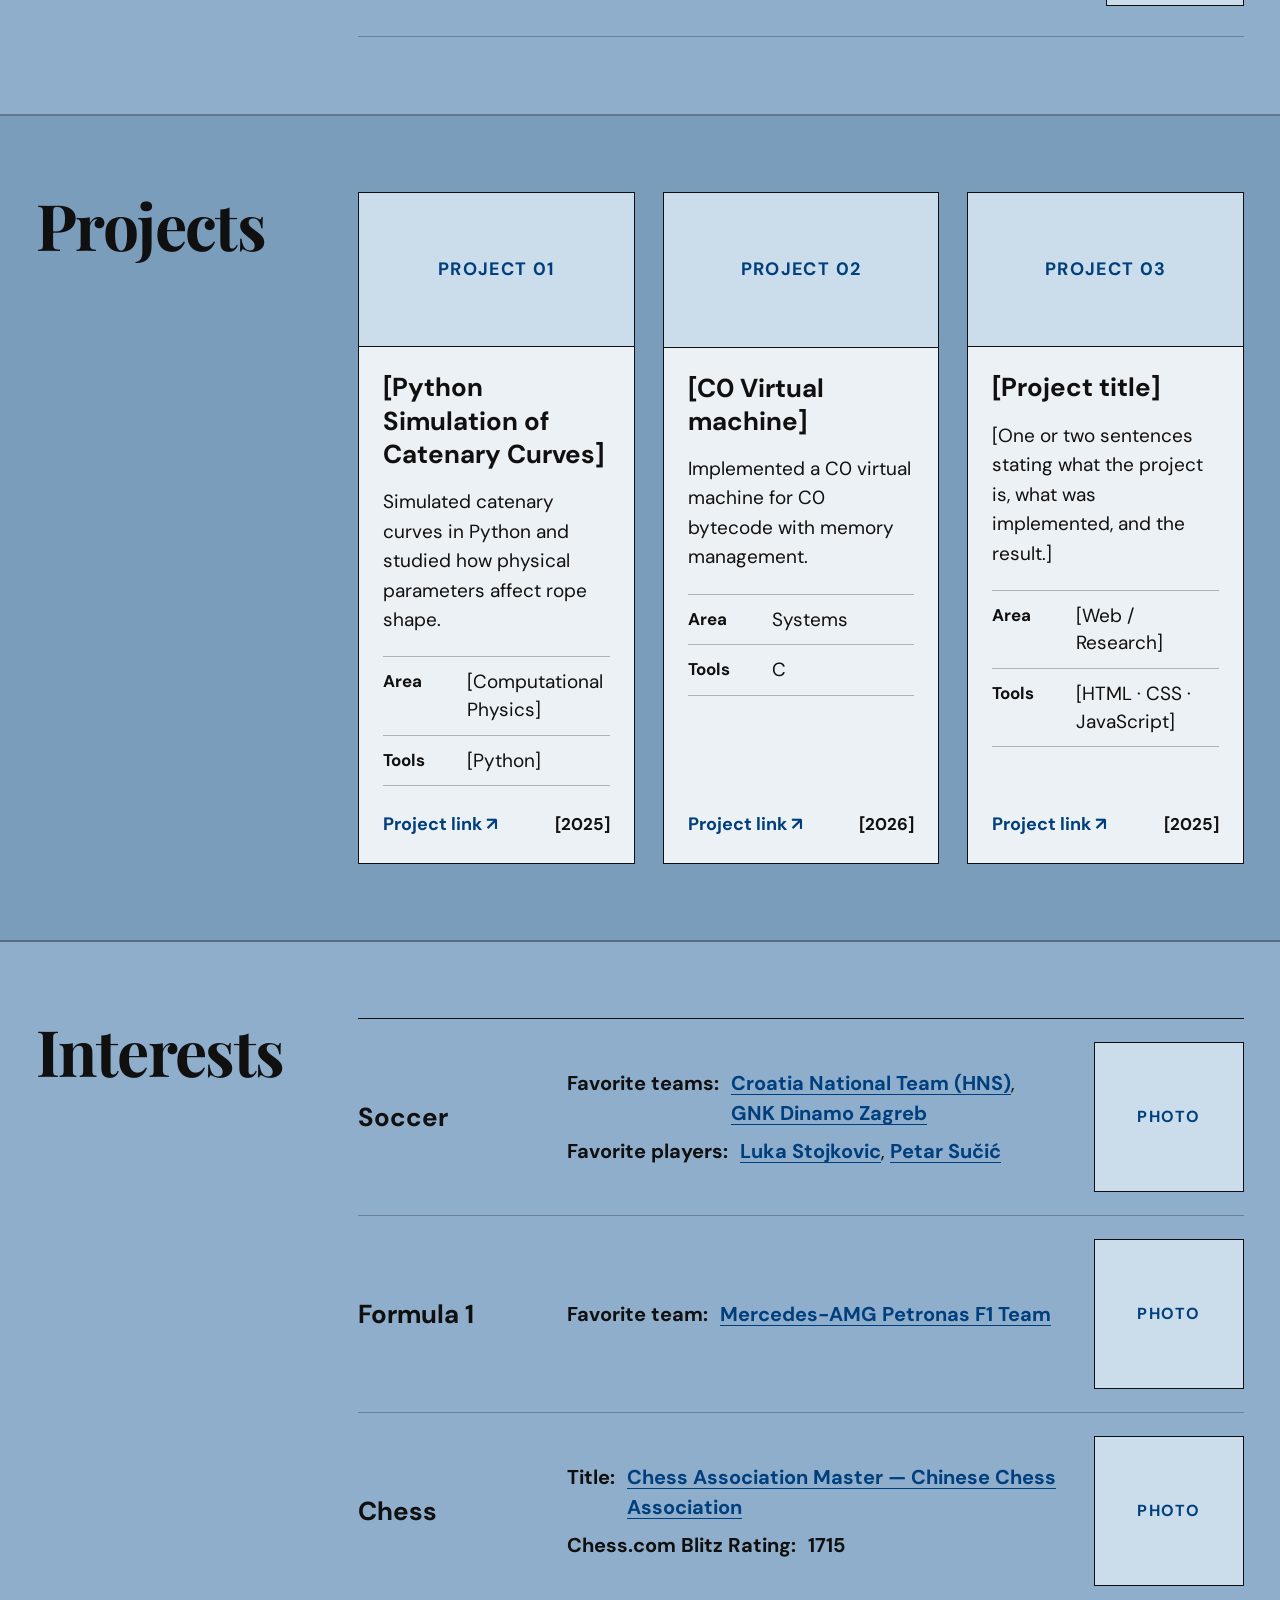
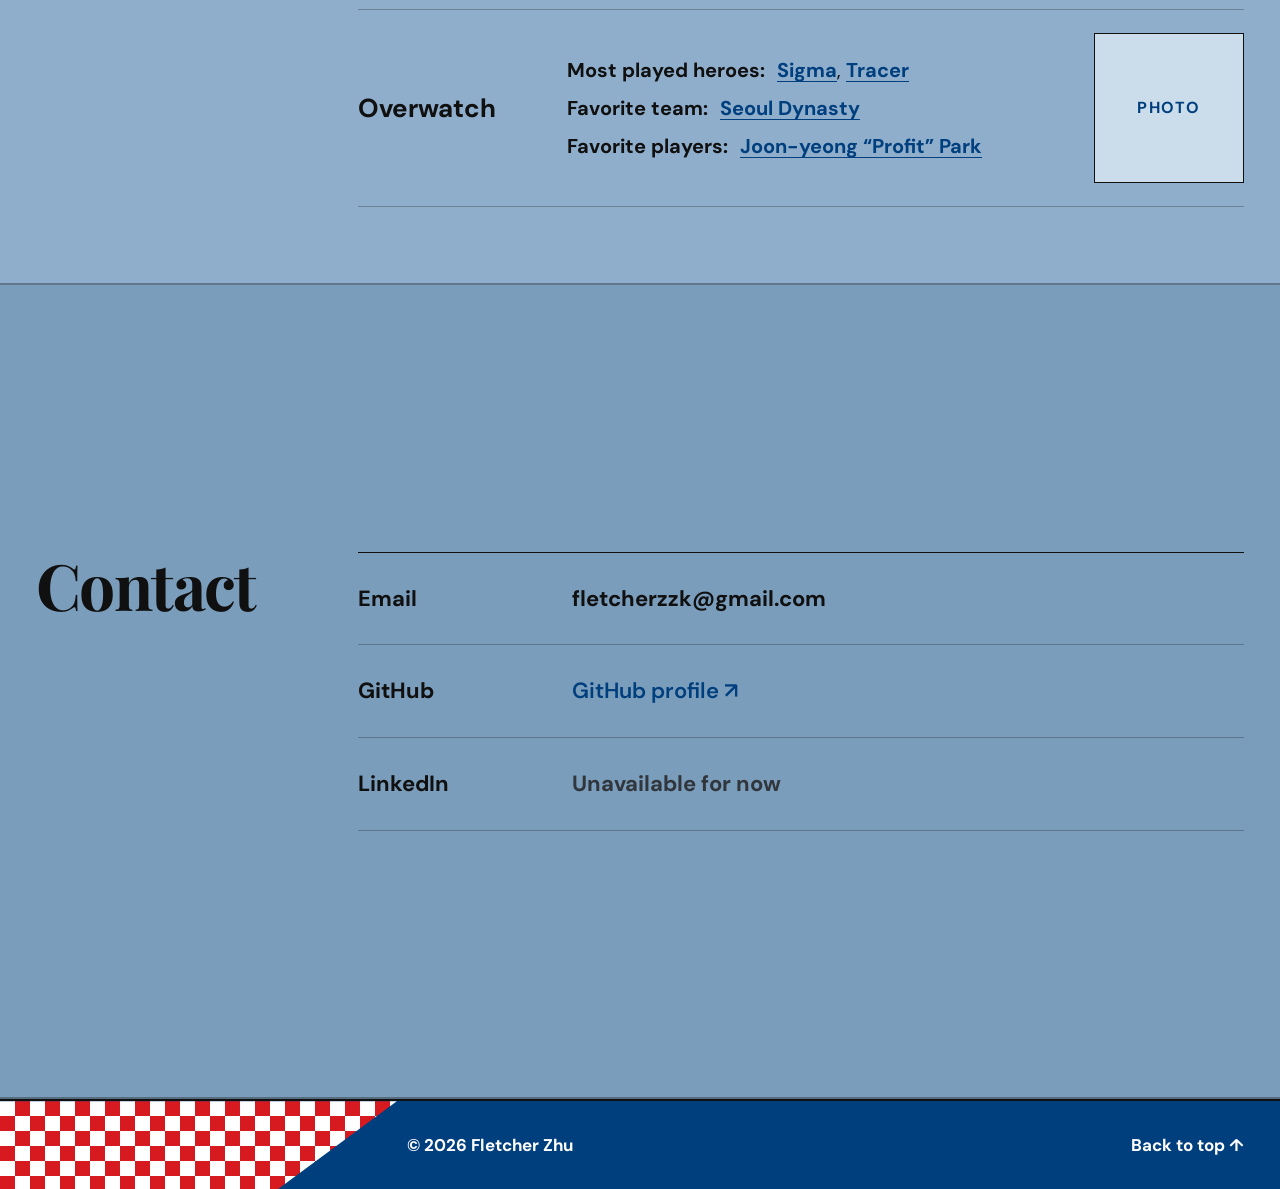
==== commit 310103e2: "Images" ====
--- a/index.html
+++ b/index.html
@@ -158,7 +158,7 @@
 
       <div class="section-content interest-list">
         <article class="interest-row">
-          <h3>Football</h3>
+          <h3>Soccer</h3>
           <div class="interest-details">
             <p class="interest-detail-line">
               <strong class="interest-label">Favorite teams:</strong>
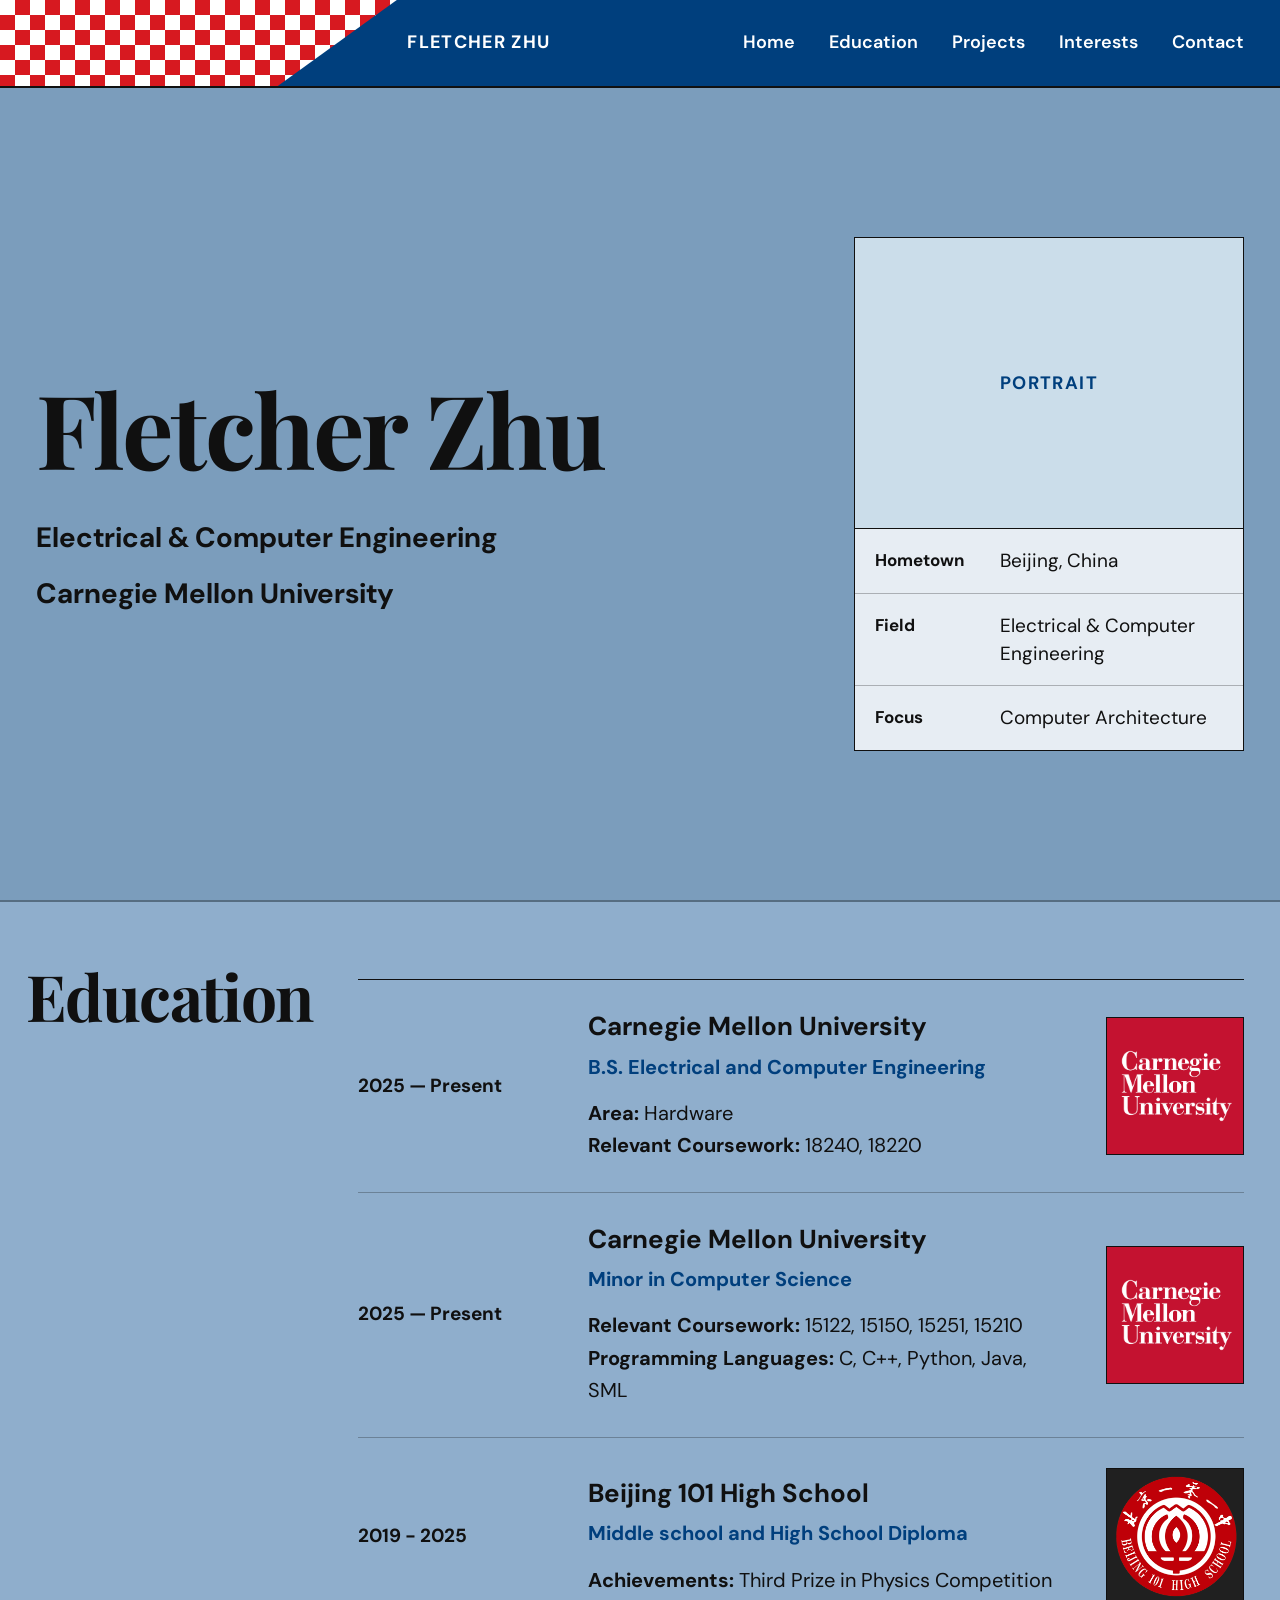
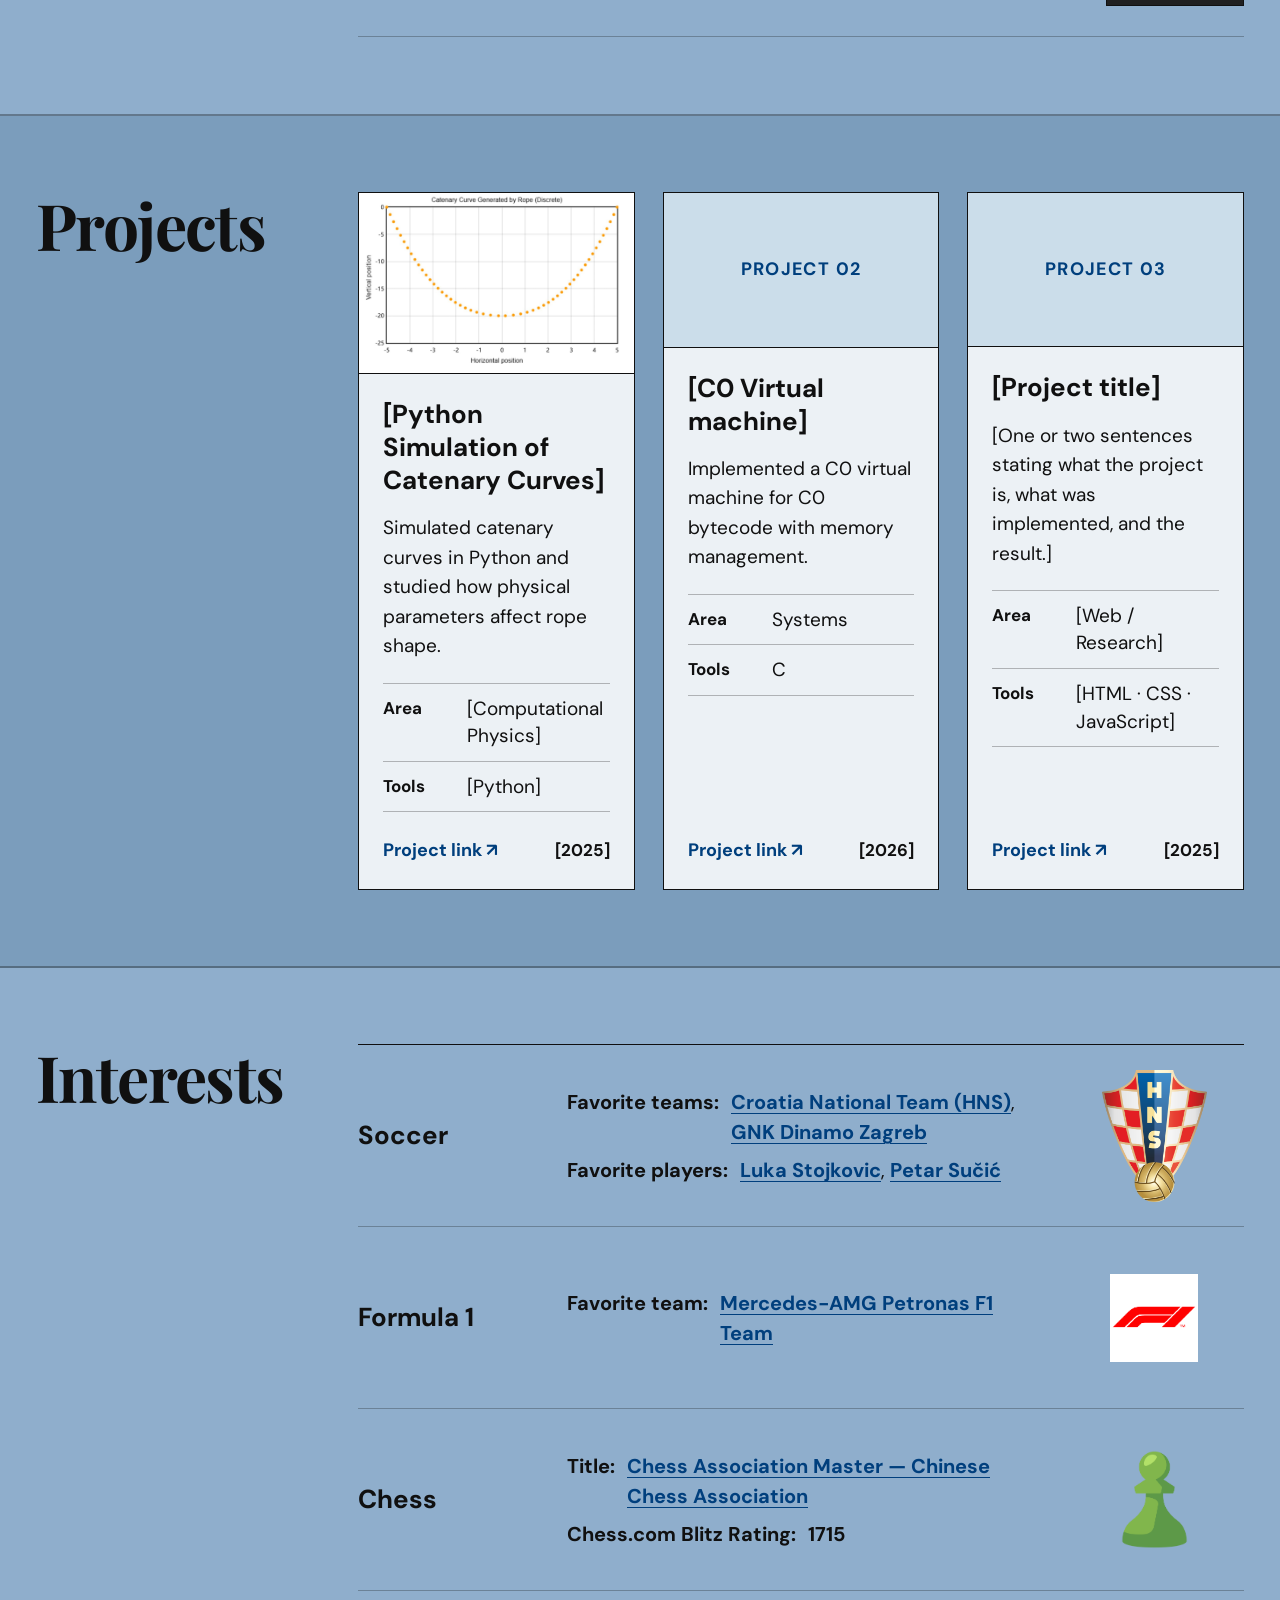
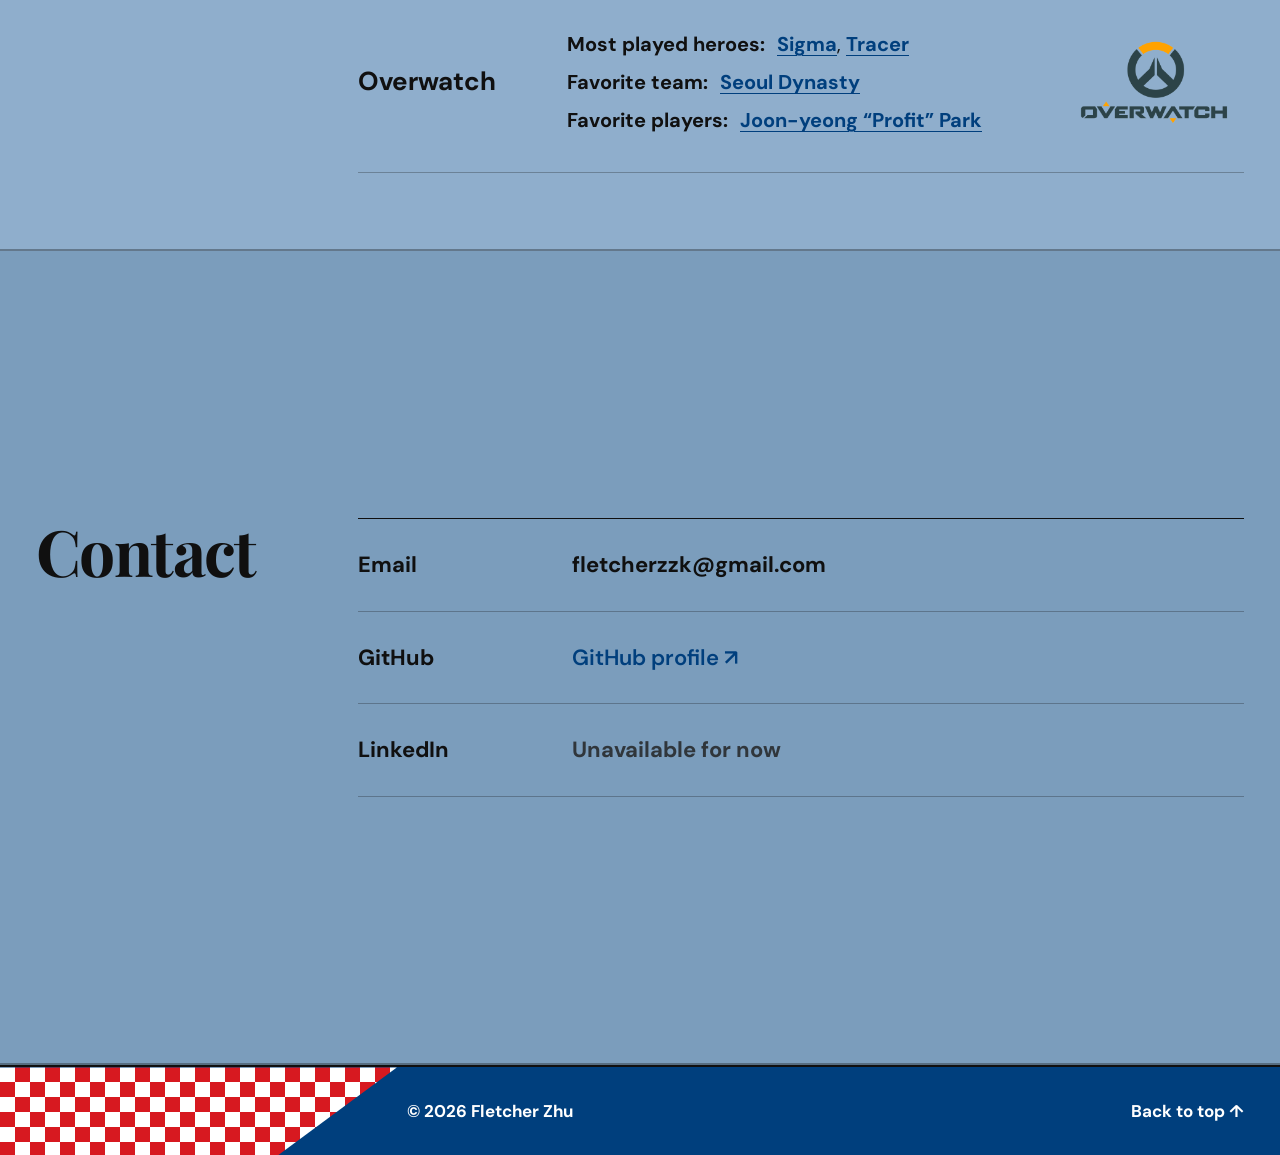
==== commit 18eaa12b: "Almost Done" ====
--- a/index.html
+++ b/index.html
@@ -68,7 +68,7 @@
                <strong>Relevant Coursework:</strong> 18240, 18220
             </p>
           </div>
-          <div class="education-photo" role="img" aria-label="Education photo placeholder">PHOTO</div>
+          <div class="education-photo"><img src="images/cmu.png" alt="Carnegie Mellon University"></div>
         </article>
 
         <article class="record-row">
@@ -80,7 +80,7 @@
                <strong>Programming Languages:</strong> C, C++, Python, Java, SML
             </p>
           </div>
-          <div class="education-photo" role="img" aria-label="Education photo placeholder">PHOTO</div>
+          <div class="education-photo"><img src="images/cmu.png" alt="Carnegie Mellon University"></div>
         </article>
 
         <article class="record-row">
@@ -90,7 +90,7 @@
             <p class="record-label">Middle school and High School Diploma</p>
             <p><strong>Achievements:</strong> Third Prize in Physics Competition</p>
           </div>
-          <div class="education-photo" role="img" aria-label="Education photo placeholder">PHOTO</div>
+          <div class="education-photo"><img src="images/101.png" alt="Beijing 101 High School"></div>
         </article>
       </div>
     </section>
@@ -102,7 +102,7 @@
 
       <div class="section-content project-grid">
         <article class="project-card">
-          <div class="project-visual"><span>PROJECT 01</span></div>
+          <div class="project-visual project-visual-plot"><img src="images/project1.png" alt="Catenary curve simulation plot"></div>
           <div class="project-heading">
             <h3>[Python Simulation of Catenary Curves]</h3>
           </div>
@@ -169,7 +169,7 @@
               <span class="interest-value"><a href="https://www.transfermarkt.us/luka-stojkovic/profil/spieler/665266">Luka Stojkovic</a>, <a href="https://www.transfermarkt.us/petar-sucic/profil/spieler/668207">Petar Sučić</a></span>
             </p>
           </div>
-          <div class="interest-photo" role="img" aria-label="Football photo placeholder">PHOTO</div>
+          <div class="interest-photo interest-logo interest-logo-tall"><img src="images/soccer.png" alt="Croatia national football team crest"></div>
         </article>
 
         <article class="interest-row">
@@ -180,7 +180,7 @@
               <span class="interest-value"><a href="https://www.mercedesamgf1.com/">Mercedes-AMG Petronas F1 Team</a></span>
             </p>
           </div>
-          <div class="interest-photo" role="img" aria-label="Formula 1 photo placeholder">PHOTO</div>
+          <div class="interest-photo interest-logo interest-logo-wide"><img src="images/F1.png" alt="Formula 1 logo"></div>
         </article>
 
         <article class="interest-row">
@@ -195,7 +195,7 @@
               <span class="interest-value"><strong>1715</strong></span>
             </p>
           </div>
-          <div class="interest-photo" role="img" aria-label="Chess photo placeholder">PHOTO</div>
+          <div class="interest-photo interest-logo"><img src="images/chess.png" alt="Chess pawn"></div>
         </article>
 
         <article class="interest-row">
@@ -214,7 +214,7 @@
               <span class="interest-value"><a href="Joon-yeong “Profit” Park">Joon-yeong “Profit” Park</a></span>
             </p>
           </div>
-          <div class="interest-photo" role="img" aria-label="Overwatch photo placeholder">PHOTO</div>
+          <div class="interest-photo interest-logo interest-logo-wide"><img src="images/overwatch.png" alt="Overwatch logo"></div>
         </article>
       </div>
     </section>
--- a/styles.css
+++ b/styles.css
@@ -1307,3 +1307,349 @@
     justify-self: start;
   }
 }
+
+/* v10 — portfolio images */
+.education-photo,
+.interest-photo,
+.project-visual {
+  overflow: hidden;
+}
+
+.education-photo img,
+.interest-photo img,
+.project-visual img {
+  display: block;
+  width: 100%;
+  height: 100%;
+  object-fit: contain;
+}
+
+/* Keep logos/crests and the catenary plot fully visible rather than cropping them. */
+.education-photo img,
+.interest-photo img {
+  padding: 6px;
+}
+
+.project-visual img {
+  padding: 8px;
+}
+
+/* v11 — refined image fitting */
+
+/* Education logos should fill the square slots cleanly without the artificial inner padding. */
+.education-photo {
+  padding: 0;
+  overflow: hidden;
+}
+
+.education-photo img {
+  display: block;
+  width: 100%;
+  height: 100%;
+  padding: 0;
+  object-fit: cover;
+}
+
+/* The catenary plot has a more natural 3:2-ish ratio than 16:9. */
+.project-visual-plot {
+  aspect-ratio: 1.52 / 1;
+  background: #ffffff;
+}
+
+.project-visual-plot img {
+  display: block;
+  width: 100%;
+  height: 100%;
+  padding: 0;
+  object-fit: contain;
+}
+
+/* Interest images are logos/crests, not photographs:
+   remove the forced square-frame look and let each logo keep its natural shape. */
+.interest-photo.interest-logo {
+  width: 150px;
+  height: 138px;
+  aspect-ratio: auto;
+  padding: 0;
+  overflow: visible;
+  border: 0;
+  background: transparent;
+}
+
+.interest-photo.interest-logo img {
+  display: block;
+  width: 100%;
+  height: 100%;
+  padding: 0;
+  object-fit: contain;
+}
+
+.interest-photo.interest-logo-wide {
+  height: 92px;
+}
+
+.interest-photo.interest-logo-tall {
+  height: 148px;
+}
+
+@media (max-width: 1050px) {
+  .interest-photo.interest-logo {
+    width: 130px;
+    height: 120px;
+  }
+
+  .interest-photo.interest-logo-wide {
+    height: 80px;
+  }
+
+  .interest-photo.interest-logo-tall {
+    height: 130px;
+  }
+}
+
+@media (max-width: 760px) {
+  .interest-photo.interest-logo {
+    width: 118px;
+    height: 108px;
+  }
+
+  .interest-photo.interest-logo-wide {
+    height: 72px;
+  }
+
+  .interest-photo.interest-logo-tall {
+    height: 118px;
+  }
+}
+
+@media (max-width: 520px) {
+  .interest-photo.interest-logo {
+    width: min(150px, 45vw);
+    height: 130px;
+  }
+
+  .interest-photo.interest-logo-wide {
+    height: 82px;
+  }
+
+  .interest-photo.interest-logo-tall {
+    height: 145px;
+  }
+}
+
+/* v12 — standardize Interest image sizing and alignment */
+.interest-row {
+  grid-template-columns: 175px minmax(0, 1fr) 150px;
+  align-items: center;
+}
+
+.interest-photo.interest-logo,
+.interest-photo.interest-logo-wide,
+.interest-photo.interest-logo-tall {
+  width: 150px;
+  height: 150px;
+  aspect-ratio: 1 / 1;
+  justify-self: end;
+  overflow: hidden;
+  padding: 10px;
+  border: 1.5px solid var(--ink);
+  background: rgba(255, 255, 255, 0.72);
+}
+
+.interest-photo.interest-logo img,
+.interest-photo.interest-logo-wide img,
+.interest-photo.interest-logo-tall img {
+  width: 100%;
+  height: 100%;
+  padding: 0;
+  object-fit: contain;
+  object-position: center;
+}
+
+/* Wide logos need less vertical padding so they remain readable. */
+.interest-photo.interest-logo-wide {
+  padding: 18px 8px;
+}
+
+/* Tall crests/pawns need a little less horizontal padding. */
+.interest-photo.interest-logo-tall {
+  padding: 6px 14px;
+}
+
+@media (max-width: 1050px) {
+  .interest-row {
+    grid-template-columns: 145px minmax(0, 1fr) 130px;
+  }
+
+  .interest-photo.interest-logo,
+  .interest-photo.interest-logo-wide,
+  .interest-photo.interest-logo-tall {
+    width: 130px;
+    height: 130px;
+  }
+}
+
+@media (max-width: 760px) {
+  .interest-row {
+    grid-template-columns: 1fr 118px;
+  }
+
+  .interest-photo.interest-logo,
+  .interest-photo.interest-logo-wide,
+  .interest-photo.interest-logo-tall {
+    width: 118px;
+    height: 118px;
+  }
+}
+
+@media (max-width: 520px) {
+  .interest-row {
+    grid-template-columns: 1fr;
+  }
+
+  .interest-photo.interest-logo,
+  .interest-photo.interest-logo-wide,
+  .interest-photo.interest-logo-tall {
+    grid-column: 1;
+    grid-row: auto;
+    width: min(150px, 45vw);
+    height: min(150px, 45vw);
+    justify-self: start;
+  }
+}
+
+/* v13 — natural Interest logo layout */
+.interest-row {
+  grid-template-columns: 175px minmax(0, 1fr) 180px;
+  align-items: center;
+}
+
+.interest-photo.interest-logo,
+.interest-photo.interest-logo-wide,
+.interest-photo.interest-logo-tall {
+  display: flex;
+  width: 180px;
+  height: 135px;
+  aspect-ratio: auto;
+  align-items: center;
+  justify-content: center;
+  justify-self: end;
+  padding: 0;
+  overflow: visible;
+  border: 0;
+  background: transparent;
+}
+
+.interest-photo.interest-logo img,
+.interest-photo.interest-logo-wide img,
+.interest-photo.interest-logo-tall img {
+  display: block;
+  width: auto;
+  height: auto;
+  padding: 0;
+  object-fit: contain;
+  object-position: center;
+}
+
+/* Balance the visual size of each very different logo shape. */
+.interest-logo-tall img {
+  max-width: 112px;
+  max-height: 132px;
+}
+
+.interest-logo-wide img {
+  max-width: 165px;
+  max-height: 88px;
+}
+
+.interest-row:nth-child(3) .interest-logo img {
+  max-width: 105px;
+  max-height: 125px;
+}
+
+.interest-row:nth-child(4) .interest-logo-wide img {
+  max-width: 168px;
+  max-height: 92px;
+}
+
+@media (max-width: 1050px) {
+  .interest-row {
+    grid-template-columns: 145px minmax(0, 1fr) 150px;
+  }
+
+  .interest-photo.interest-logo,
+  .interest-photo.interest-logo-wide,
+  .interest-photo.interest-logo-tall {
+    width: 150px;
+    height: 120px;
+  }
+
+  .interest-logo-tall img {
+    max-width: 96px;
+    max-height: 116px;
+  }
+
+  .interest-logo-wide img {
+    max-width: 140px;
+    max-height: 74px;
+  }
+
+  .interest-row:nth-child(3) .interest-logo img {
+    max-width: 90px;
+    max-height: 112px;
+  }
+
+  .interest-row:nth-child(4) .interest-logo-wide img {
+    max-width: 145px;
+    max-height: 78px;
+  }
+}
+
+@media (max-width: 760px) {
+  .interest-row {
+    grid-template-columns: 1fr 128px;
+  }
+
+  .interest-photo.interest-logo,
+  .interest-photo.interest-logo-wide,
+  .interest-photo.interest-logo-tall {
+    width: 128px;
+    height: 106px;
+  }
+
+  .interest-logo-tall img {
+    max-width: 84px;
+    max-height: 102px;
+  }
+
+  .interest-logo-wide img {
+    max-width: 120px;
+    max-height: 62px;
+  }
+
+  .interest-row:nth-child(3) .interest-logo img {
+    max-width: 78px;
+    max-height: 100px;
+  }
+
+  .interest-row:nth-child(4) .interest-logo-wide img {
+    max-width: 124px;
+    max-height: 68px;
+  }
+}
+
+@media (max-width: 520px) {
+  .interest-row {
+    grid-template-columns: 1fr;
+  }
+
+  .interest-photo.interest-logo,
+  .interest-photo.interest-logo-wide,
+  .interest-photo.interest-logo-tall {
+    grid-column: 1;
+    grid-row: auto;
+    width: 170px;
+    height: 125px;
+    justify-self: start;
+  }
+}
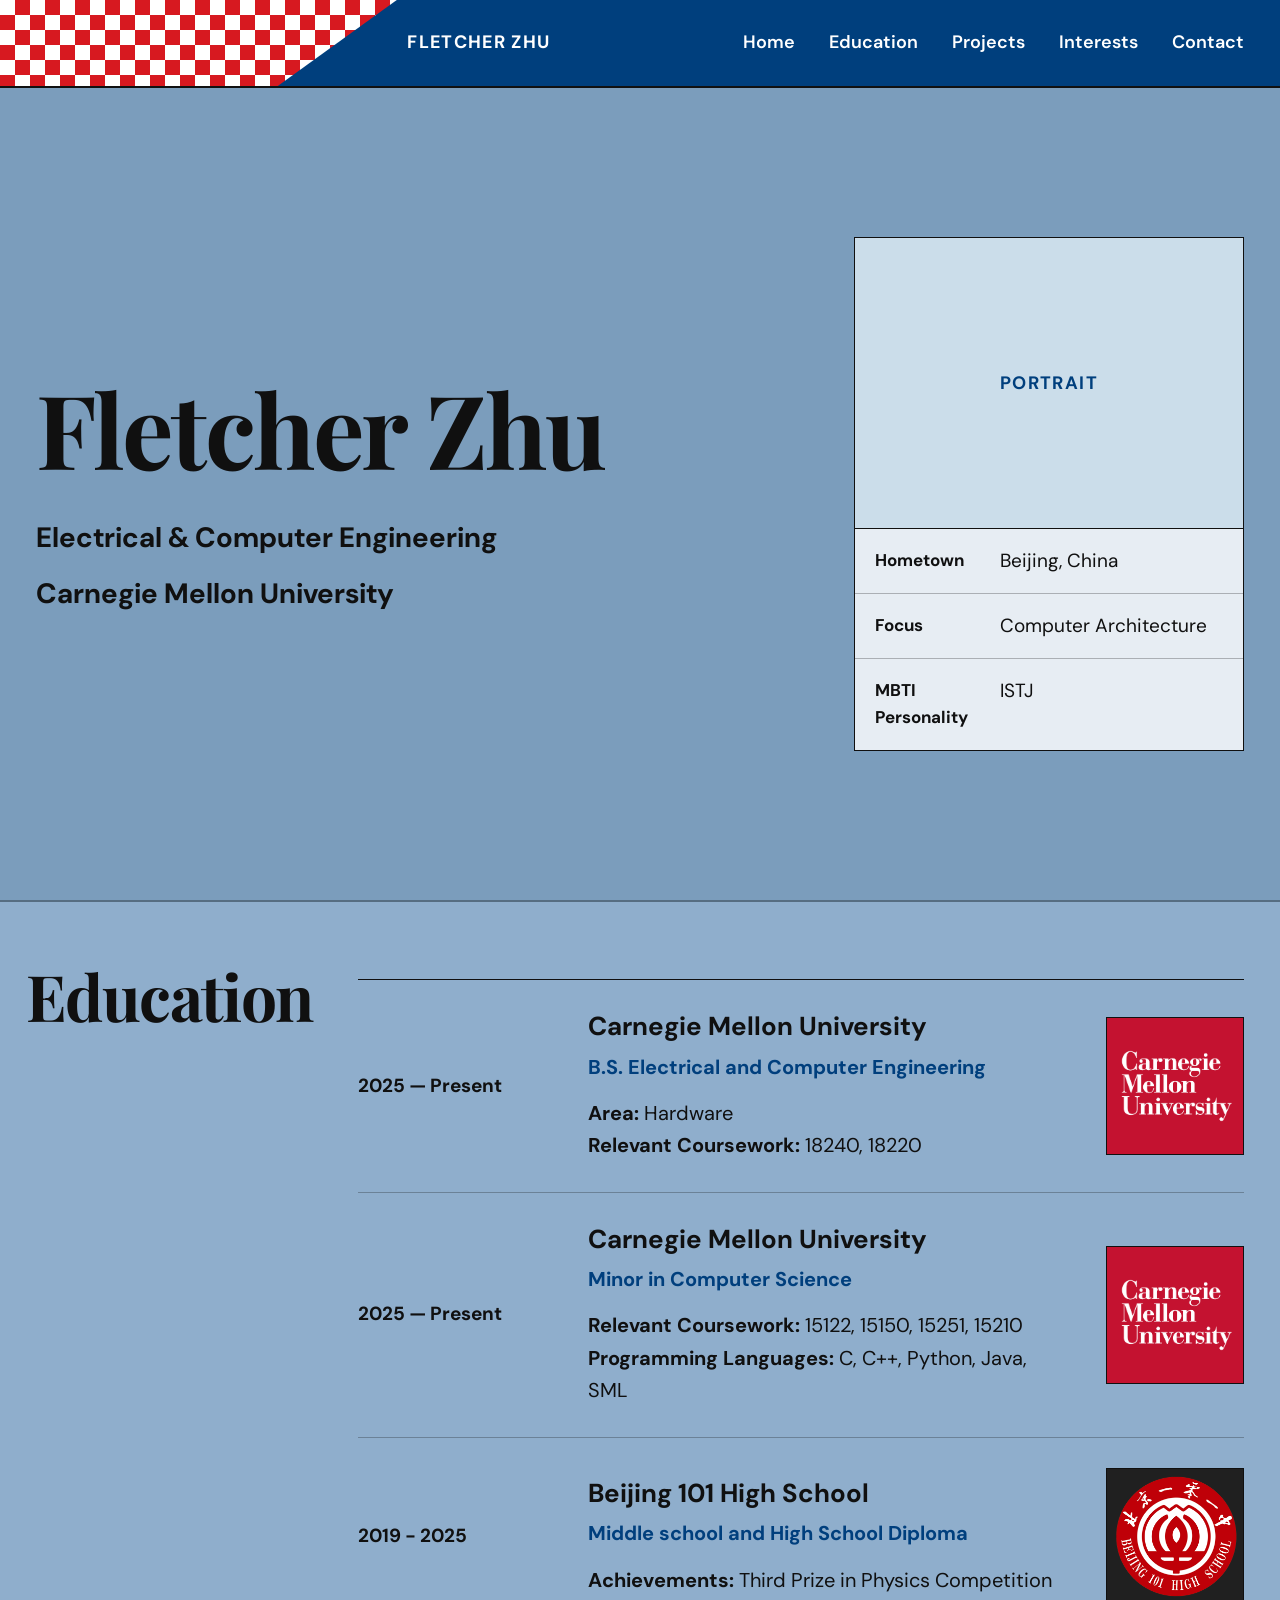
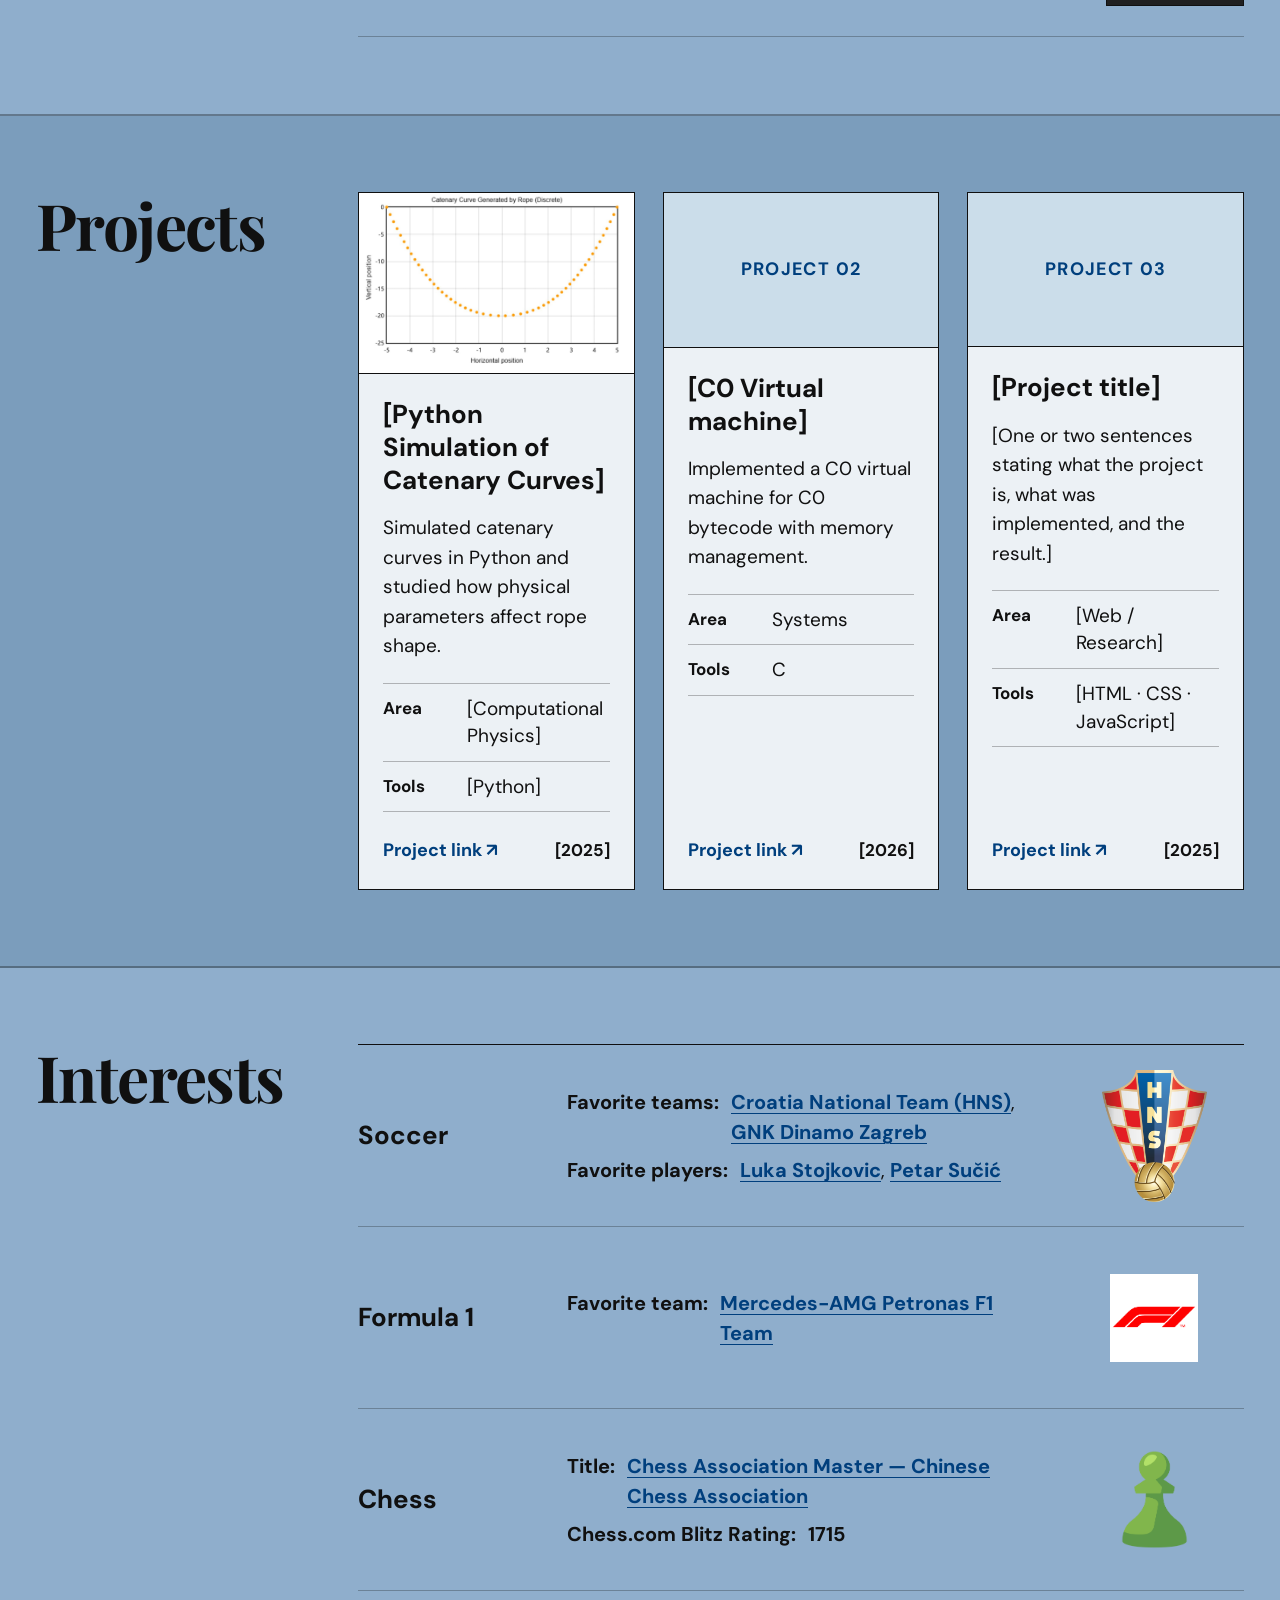
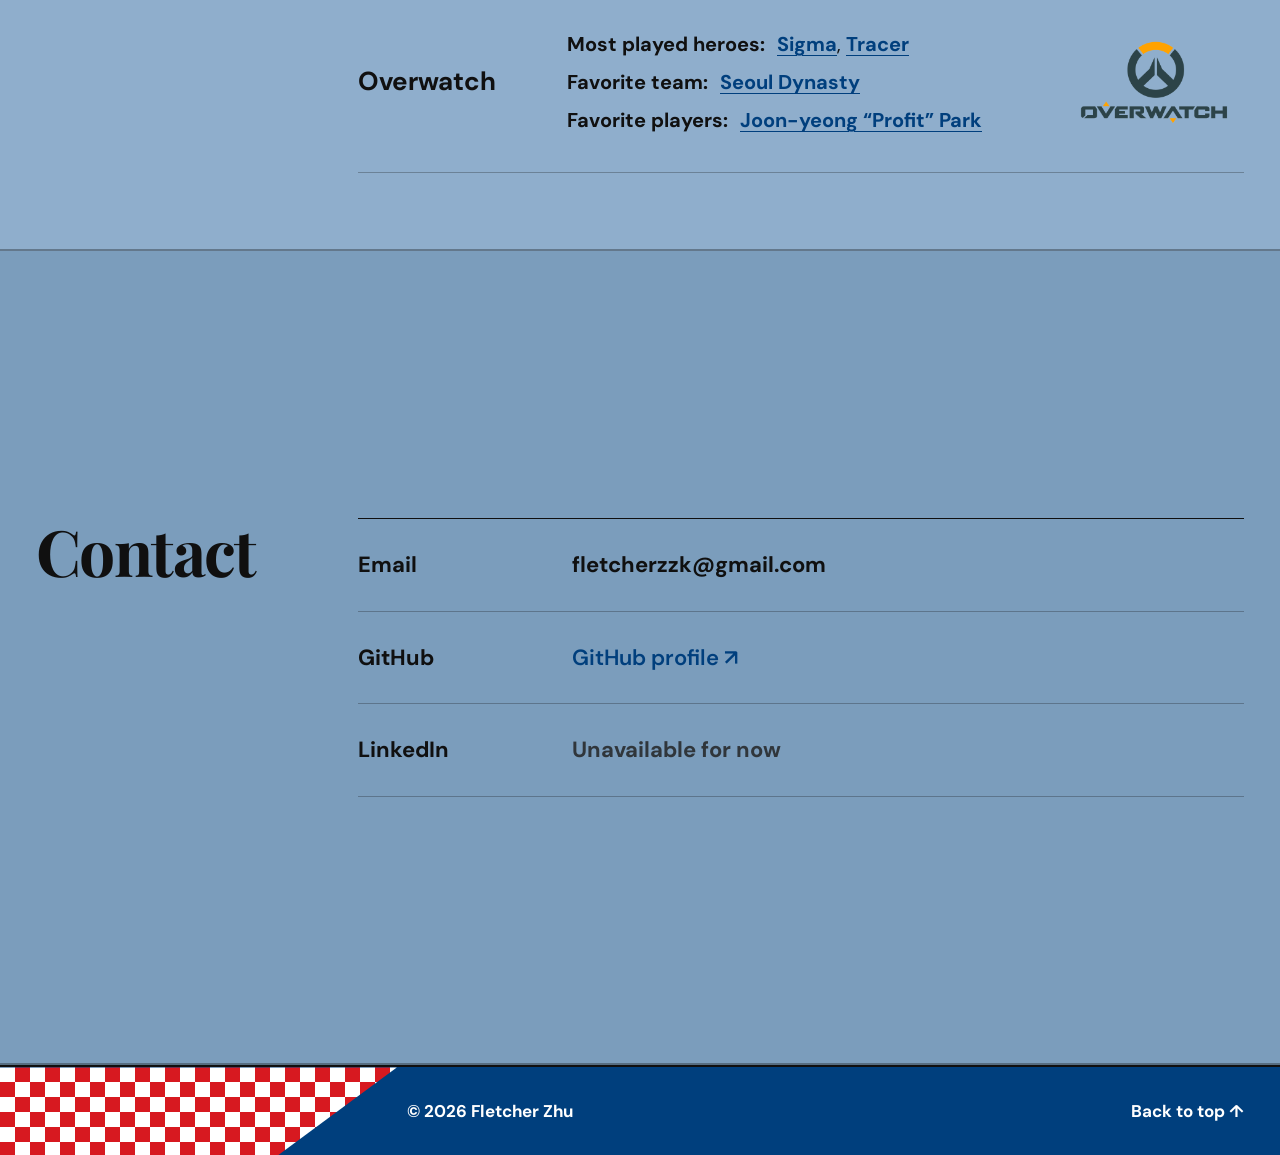
==== commit 30ac9fd5: "Update index.html" ====
--- a/index.html
+++ b/index.html
@@ -42,12 +42,12 @@
             <dd>Beijing, China</dd>
           </div>
           <div>
-            <dt>Field</dt>
-            <dd>Electrical &amp; Computer Engineering</dd>
-          </div>
-          <div>
             <dt>Focus</dt>
             <dd>Computer Architecture</dd>
+          </div>
+          <div>
+            <dt>MBTI Personality</dt>
+            <dd>ISTJ</dd>
           </div>
         </dl>
       </aside>
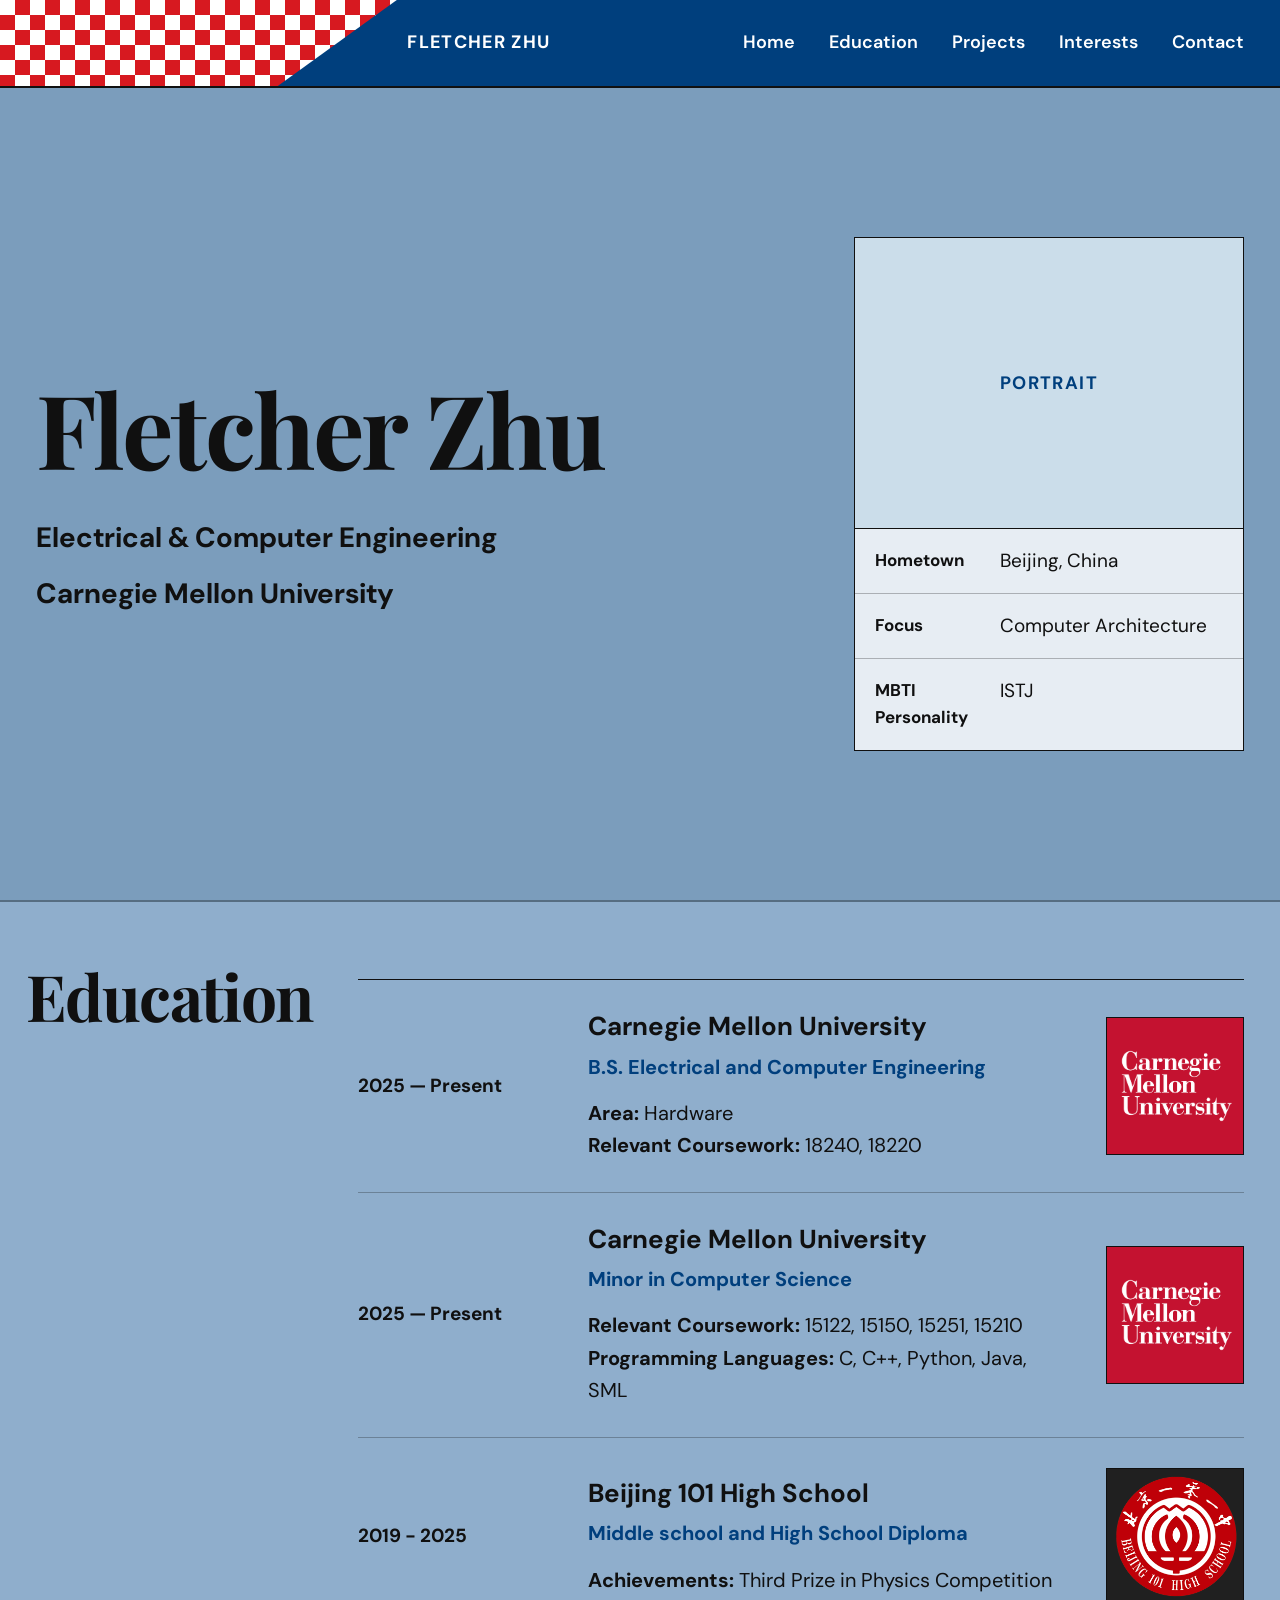
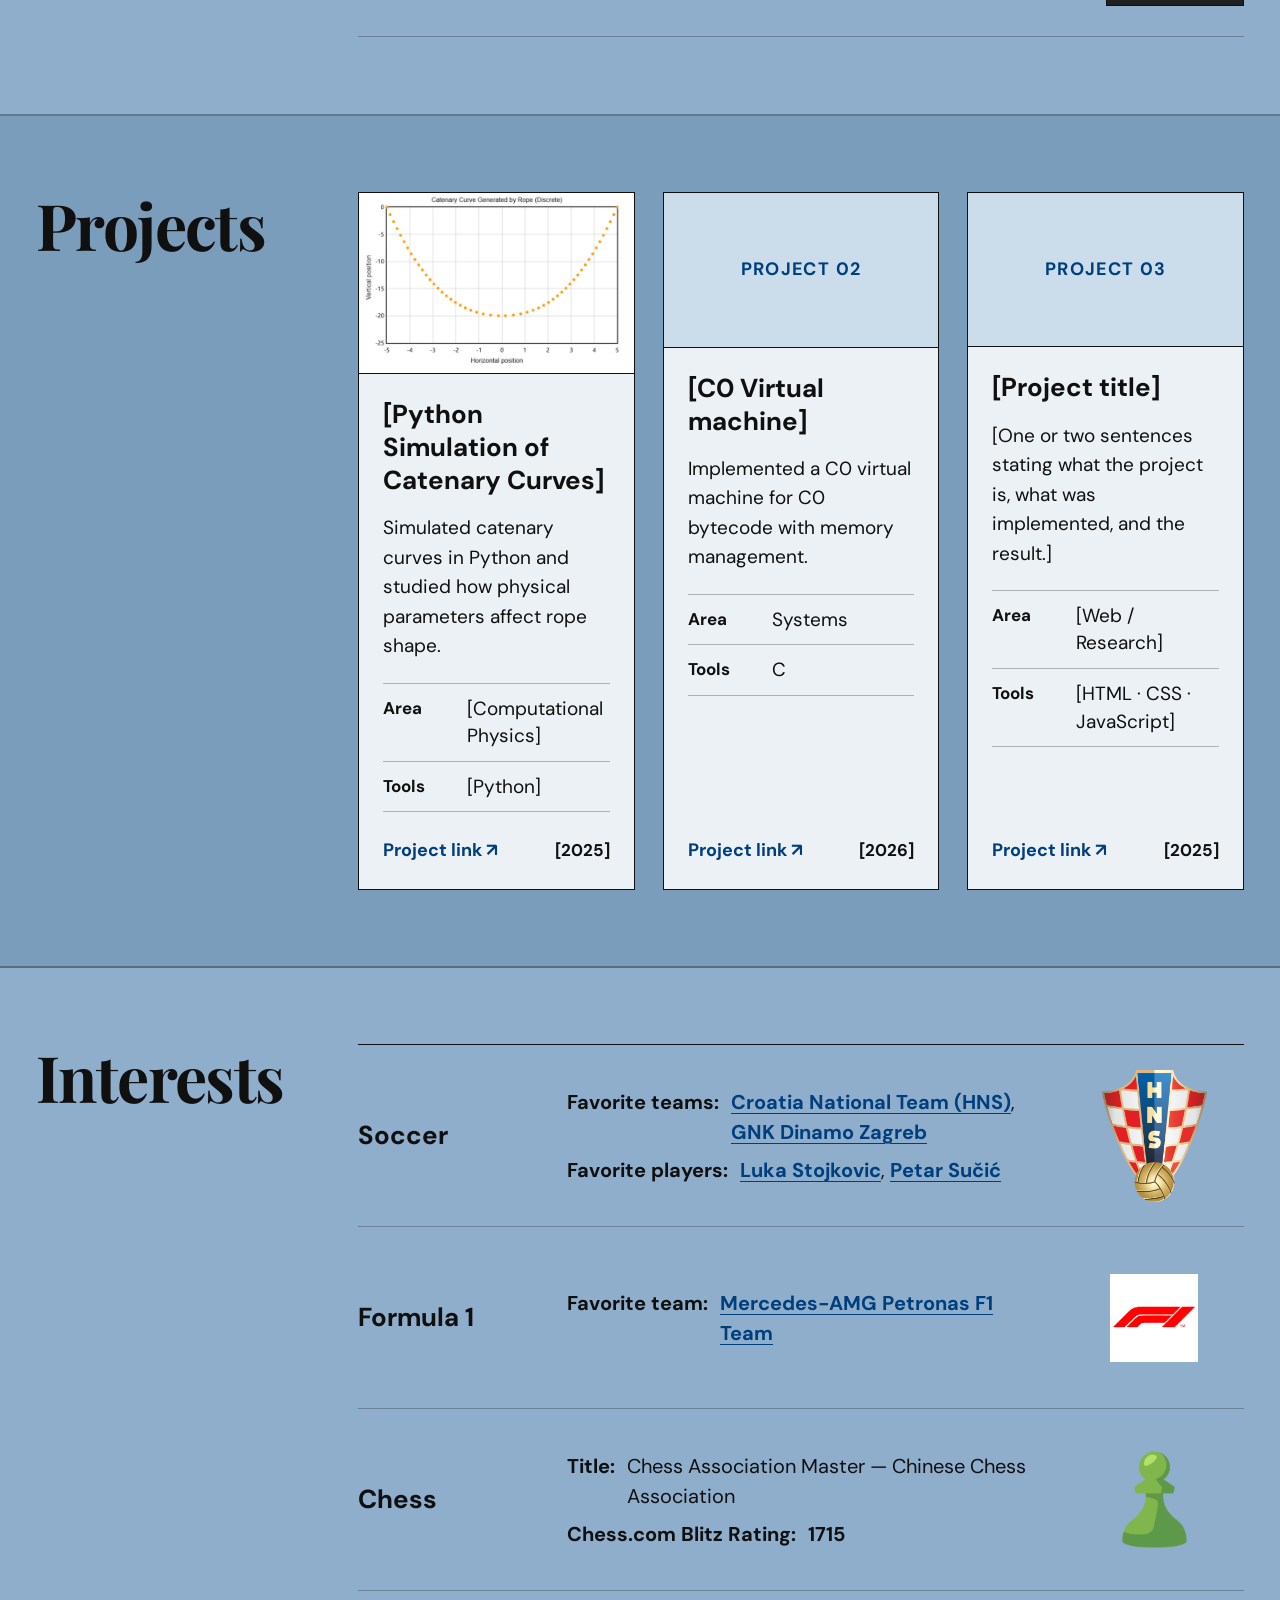
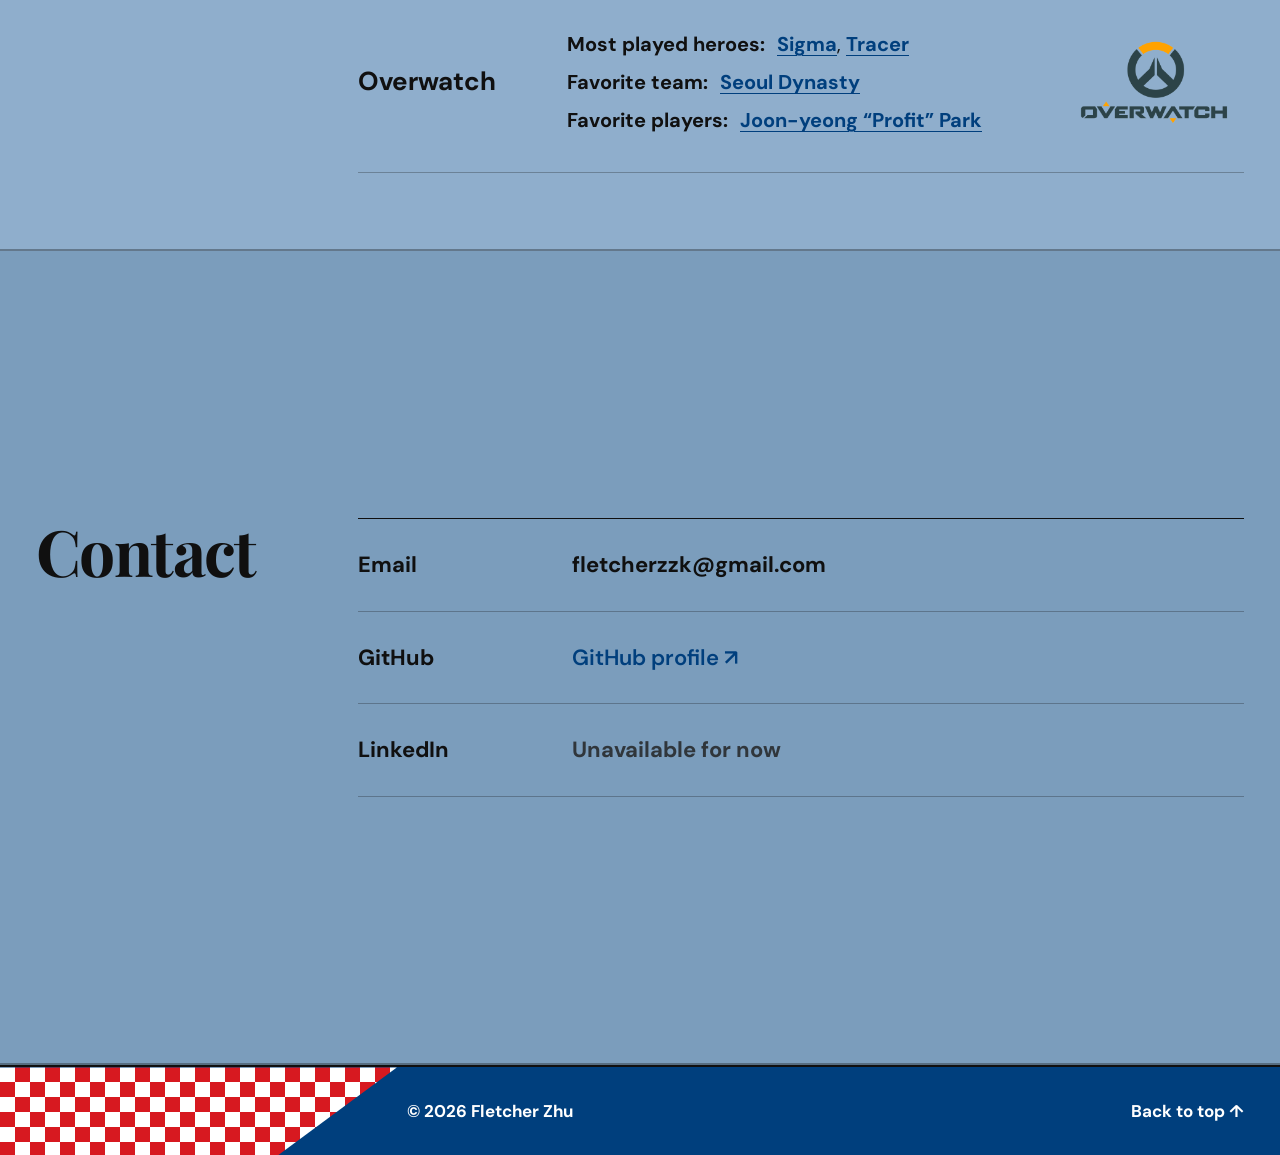
==== commit 35ecd40a: "Tiny Change" ====
--- a/index.html
+++ b/index.html
@@ -188,7 +188,7 @@
           <div class="interest-details">
             <p class="interest-detail-line">
               <strong class="interest-label">Title:</strong>
-              <span class="interest-value"><a href="#">Chess Association Master — Chinese Chess Association</a></span>
+              <span class="interest-value"> Chess Association Master — Chinese Chess Association</span>
             </p>
             <p class="interest-detail-line">
               <strong class="interest-label">Chess.com Blitz Rating:</strong>
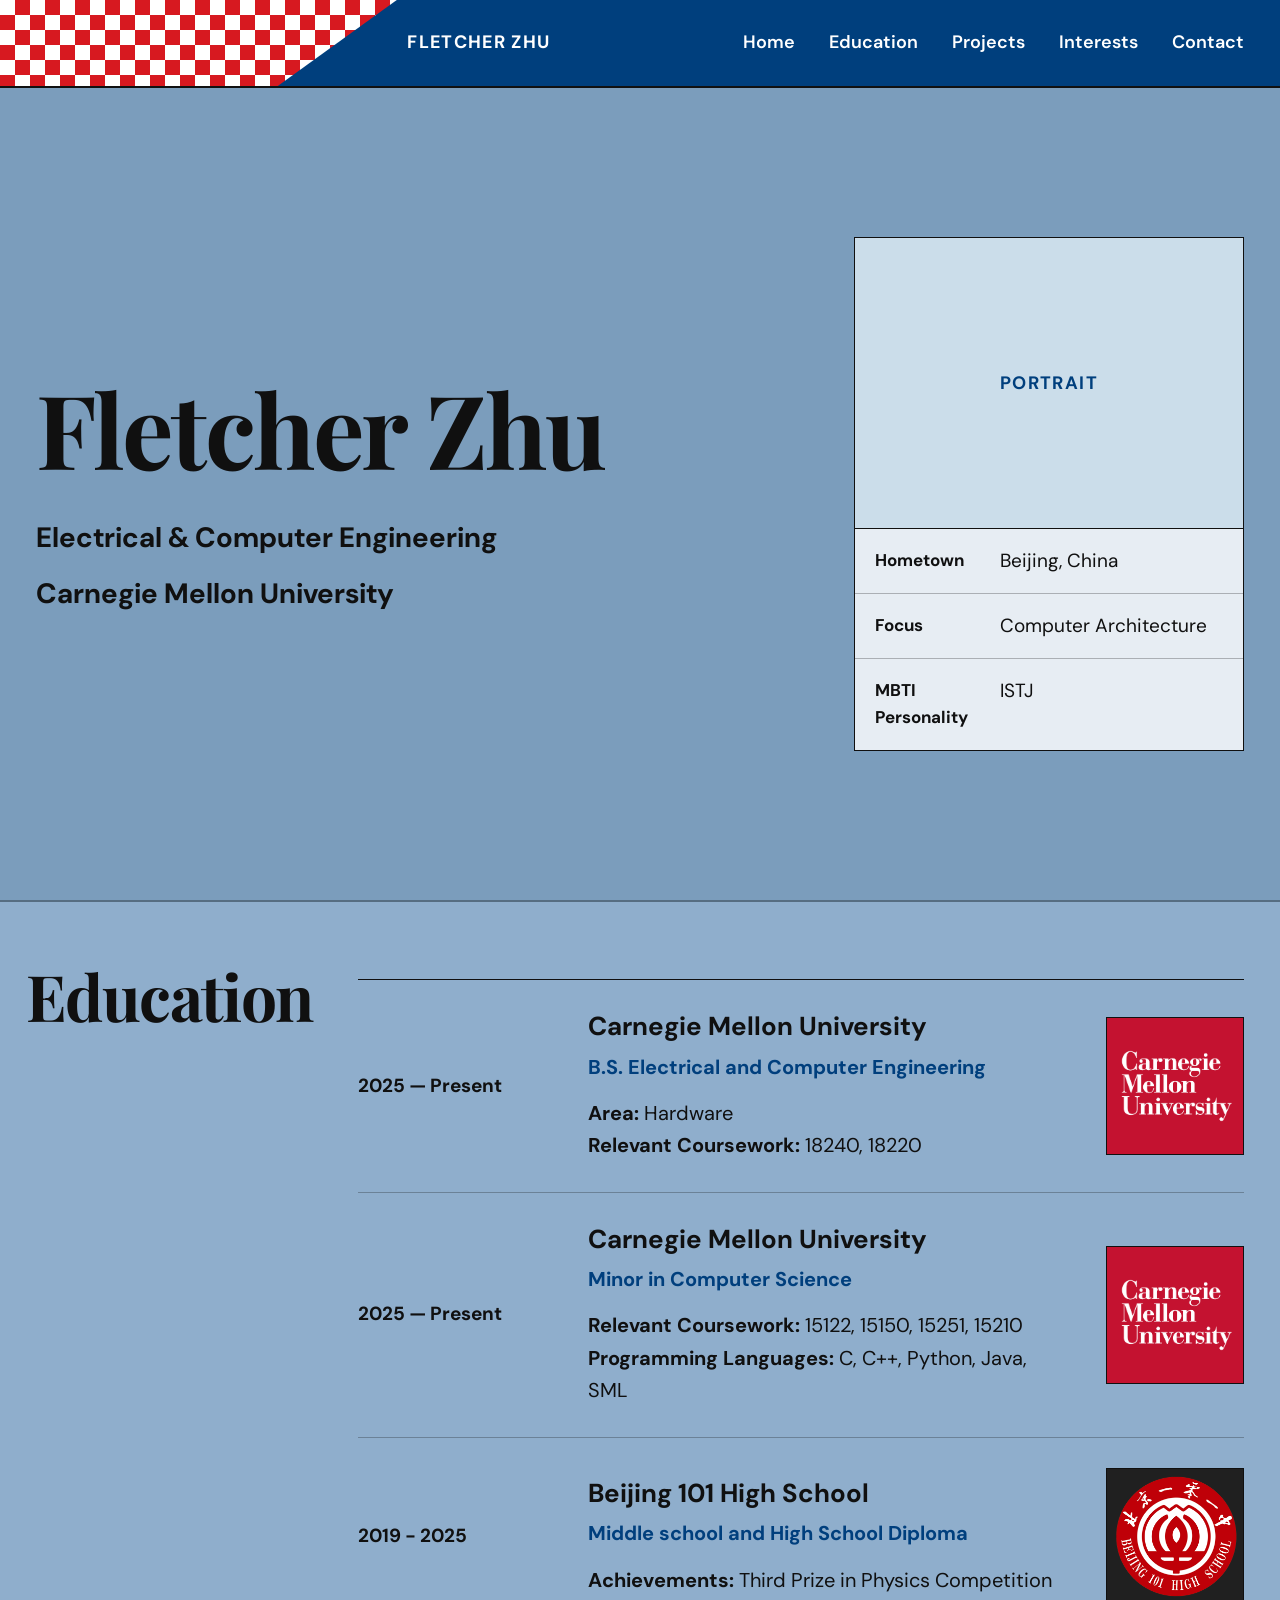
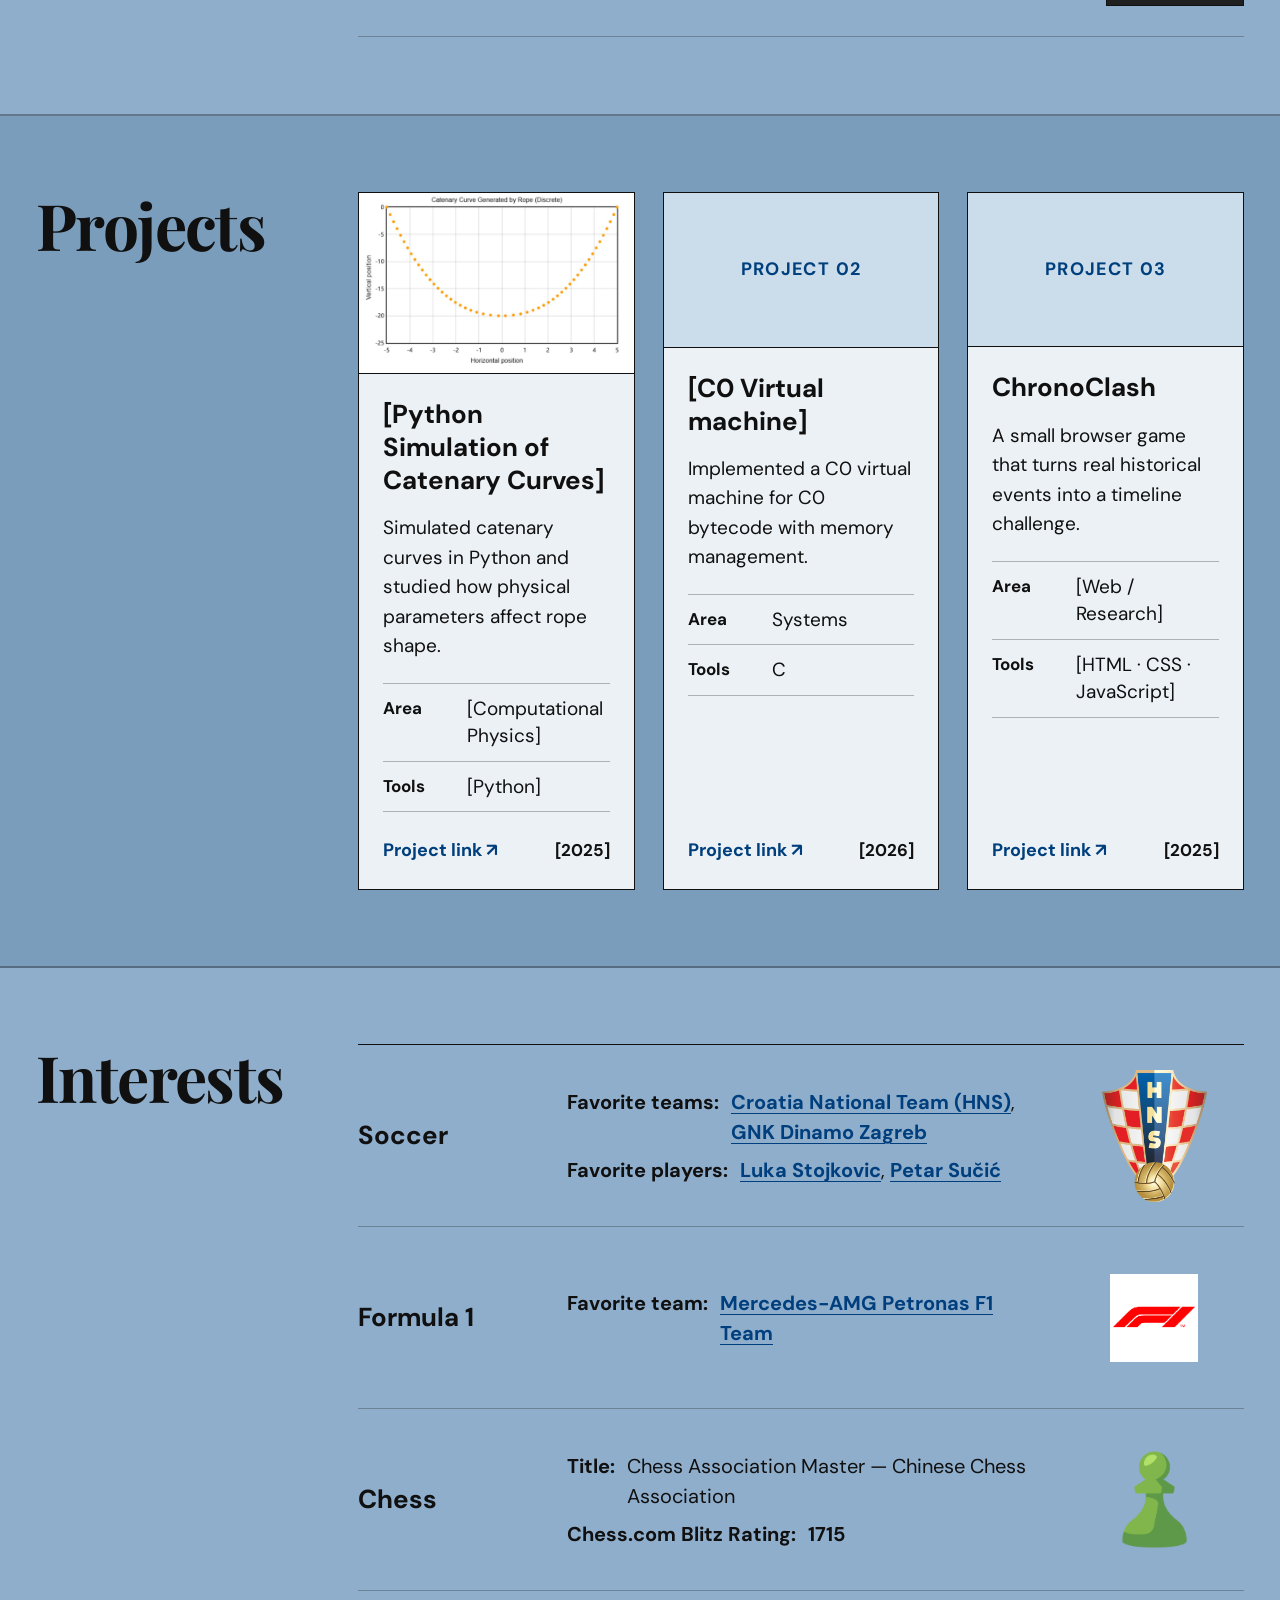
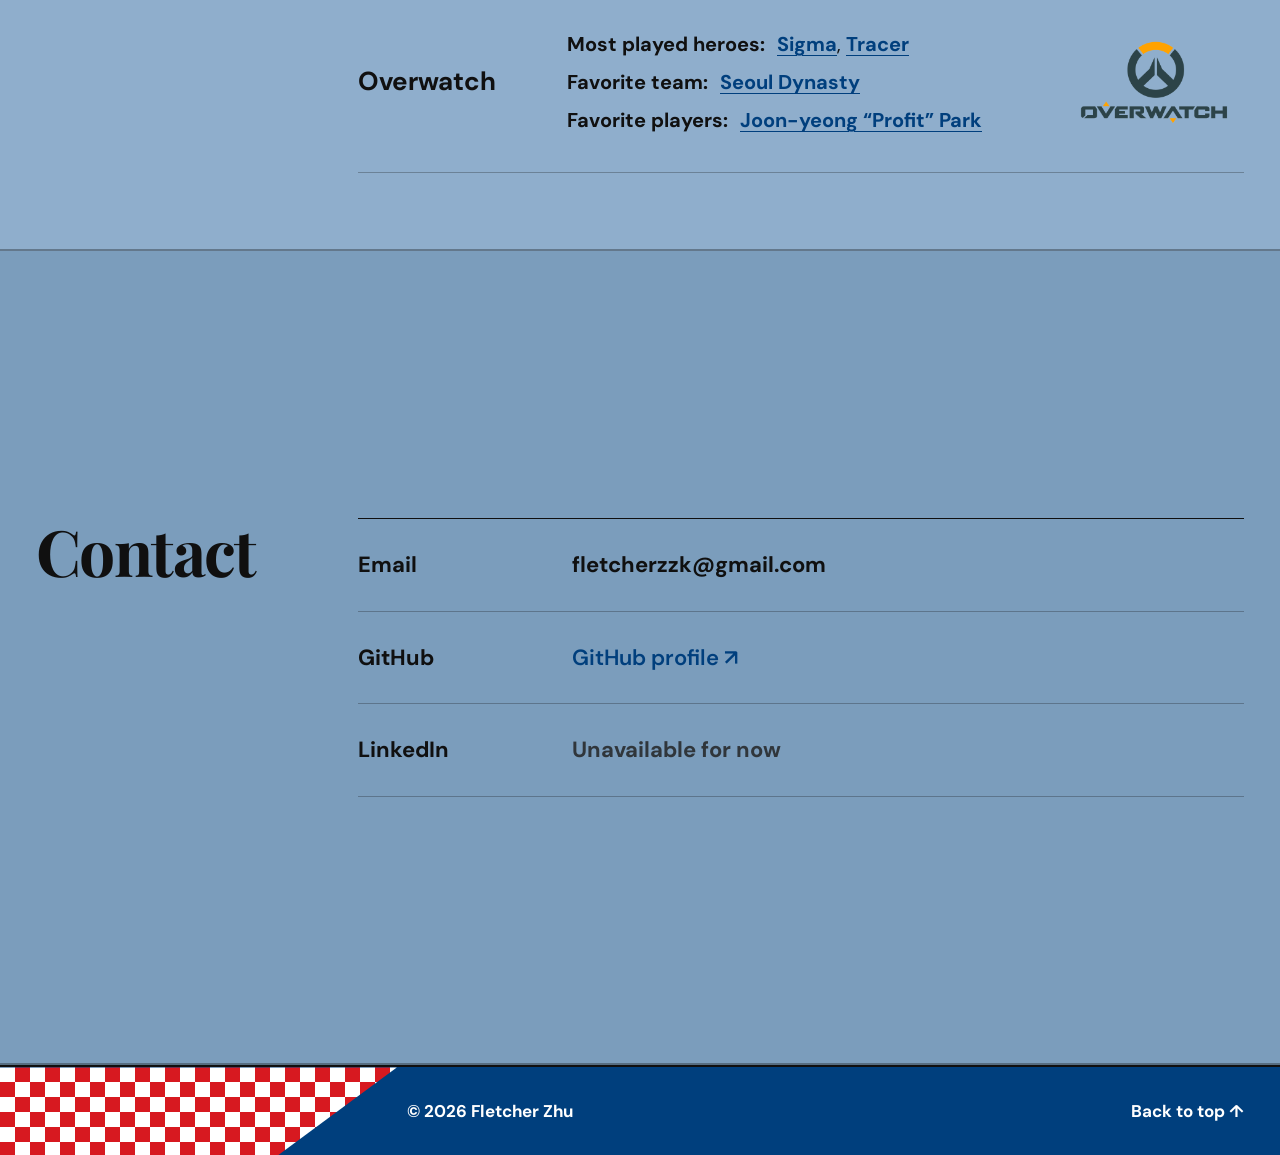
==== commit e03846ec: "new project added" ====
--- a/index.html
+++ b/index.html
@@ -136,15 +136,15 @@
         <article class="project-card">
           <div class="project-visual"><span>PROJECT 03</span></div>
           <div class="project-heading">
-            <h3>[Project title]</h3>
-          </div>
-          <p>[One or two sentences stating what the project is, what was implemented, and the result.]</p>
+            <h3>ChronoClash</h3>
+          </div>
+          <p>A small browser game that turns real historical events into a timeline challenge.</p>
           <dl class="project-facts">
             <div><dt>Area</dt><dd>[Web / Research]</dd></div>
             <div><dt>Tools</dt><dd>[HTML · CSS · JavaScript]</dd></div>
           </dl>
           <div class="project-footer">
-            <a class="item-link" href="#">Project link ↗</a>
+            <a class="item-link" href="https://fletcherzzk.github.io/ChronoClash/">Project link ↗</a>
             <span class="project-year">[2025]</span>
           </div>
         </article>
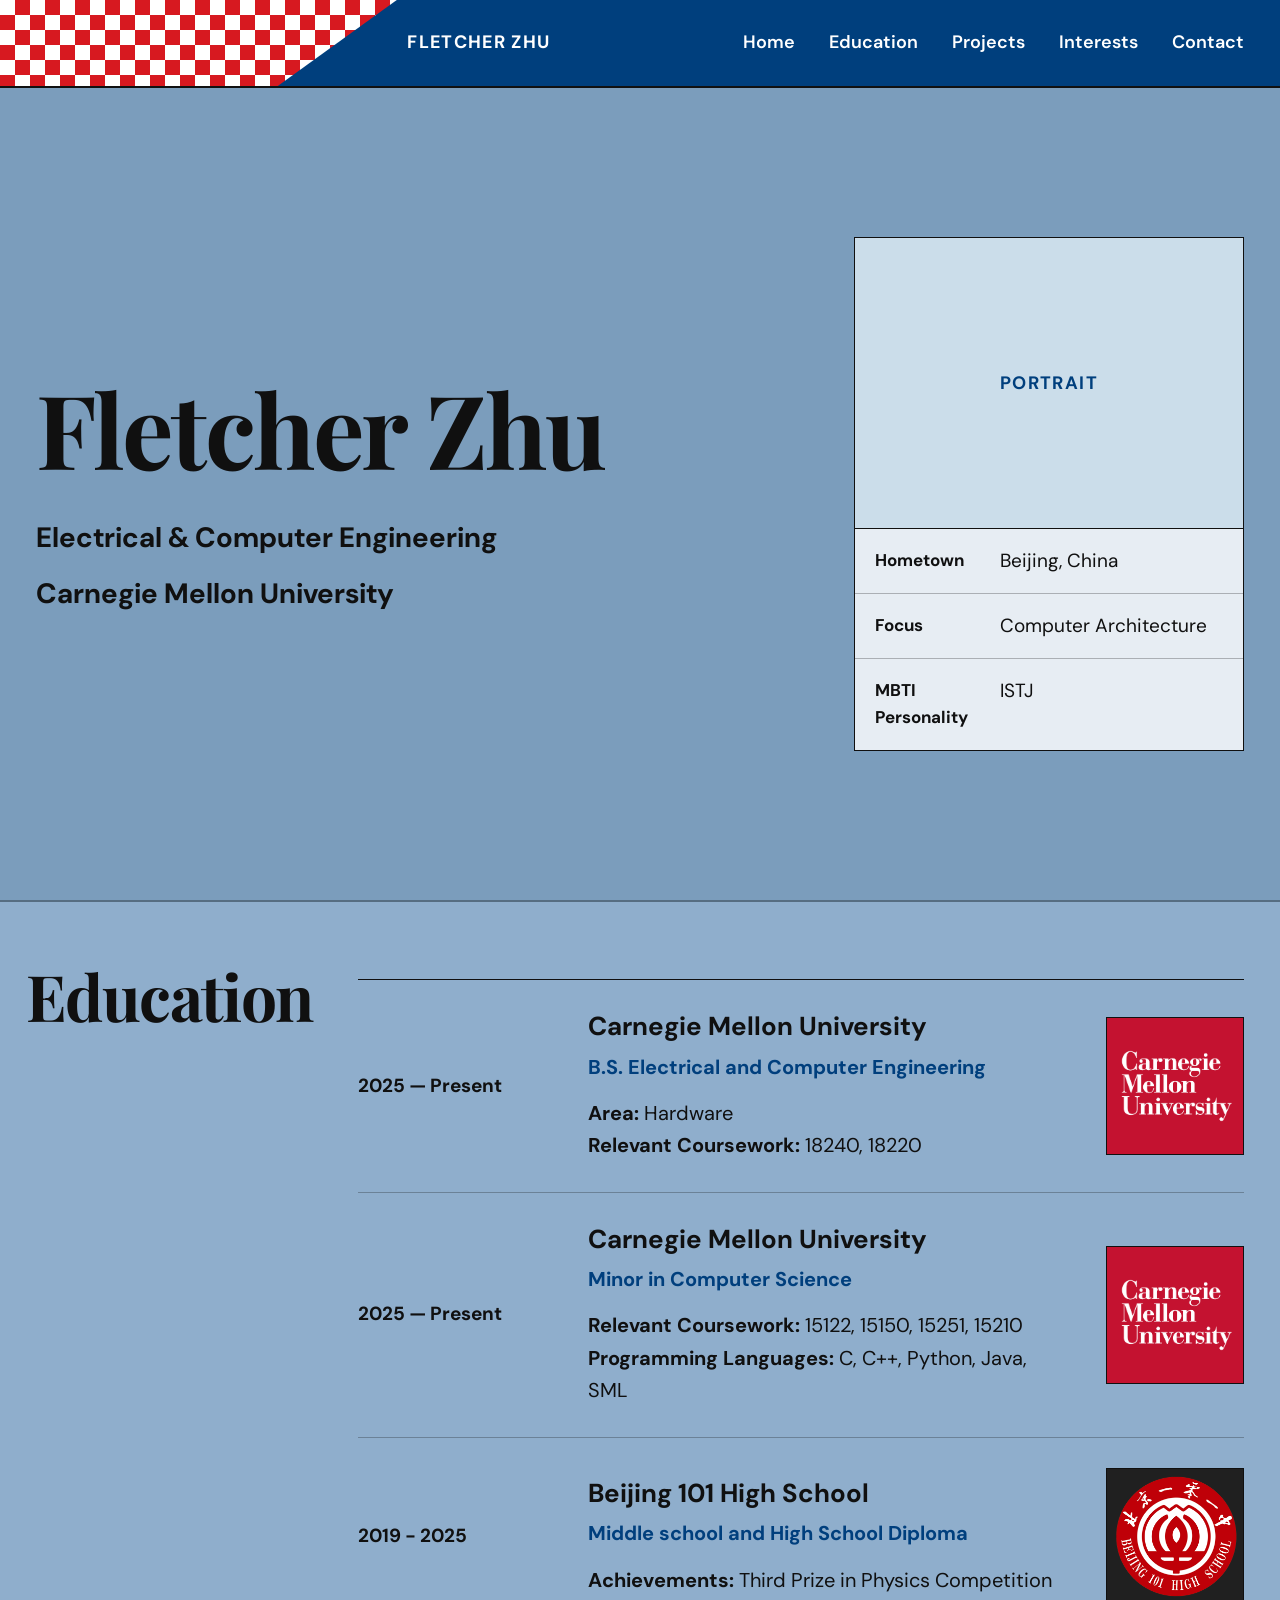
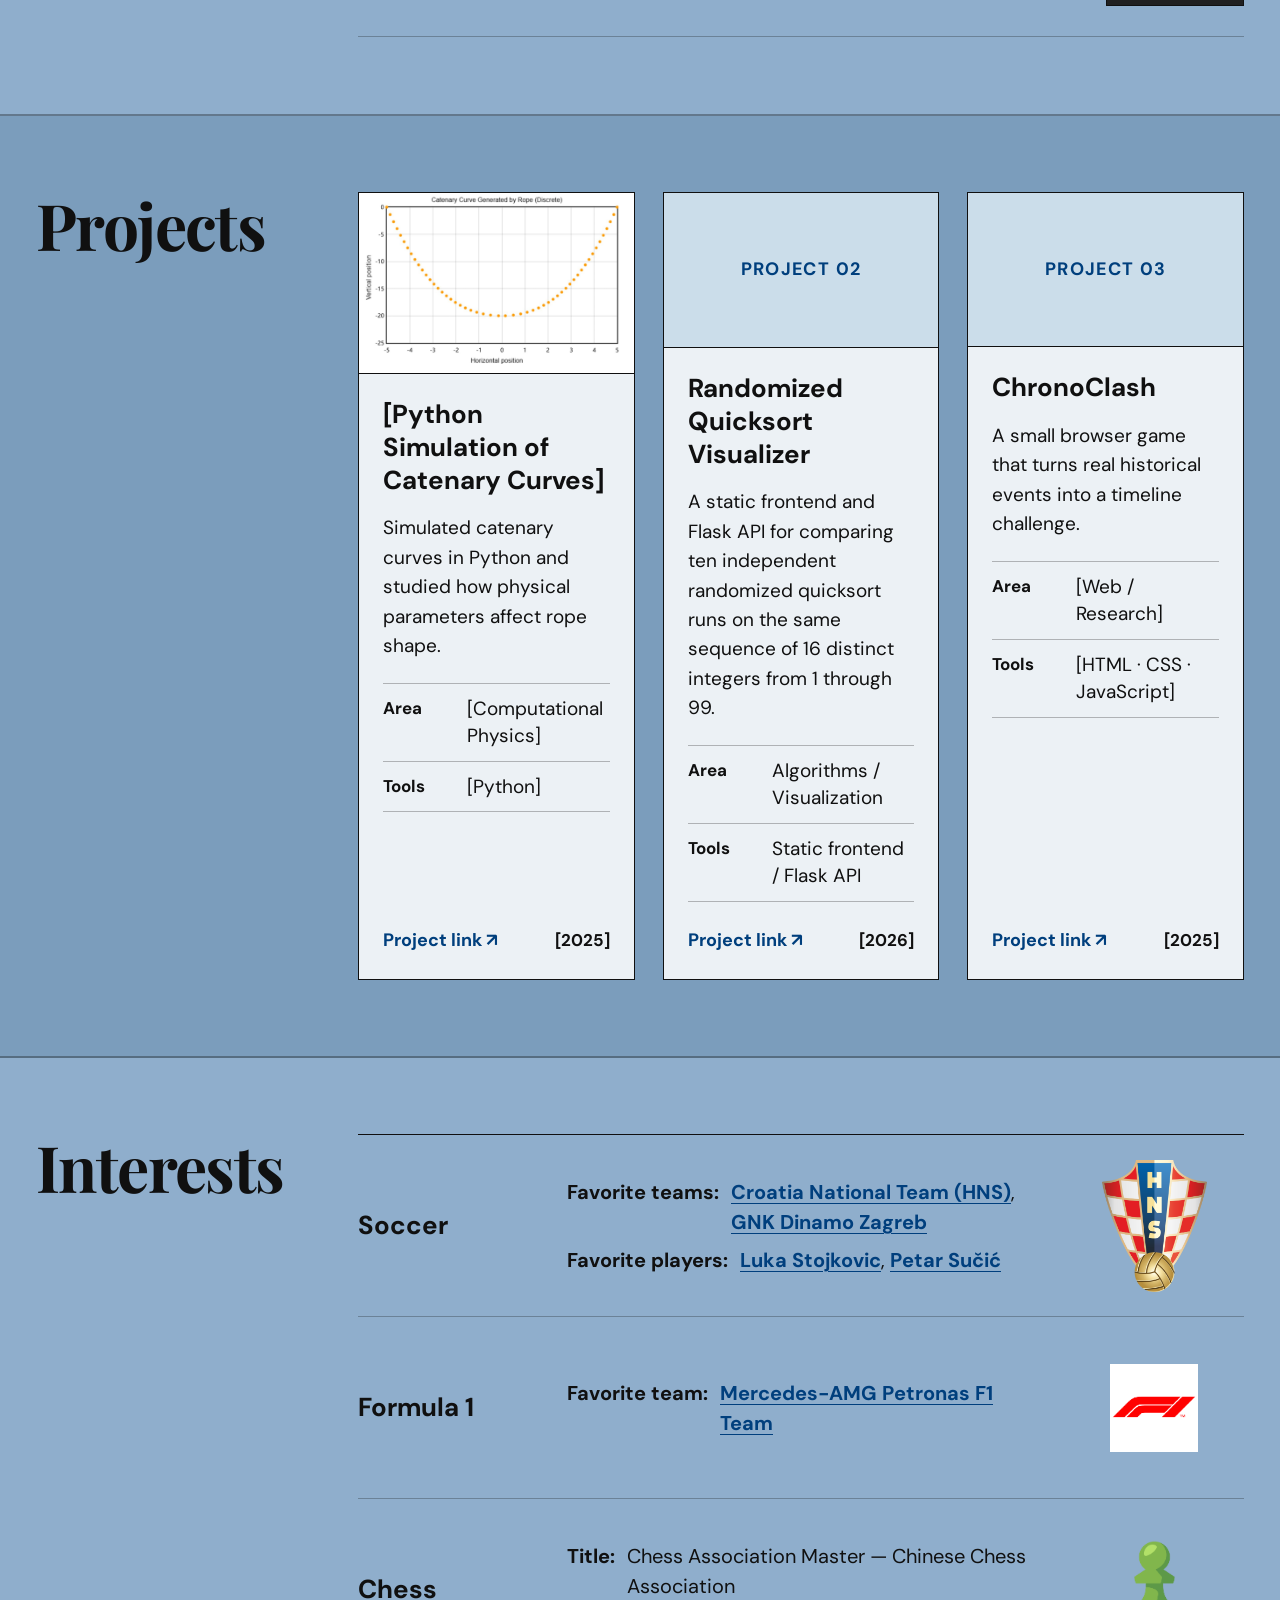
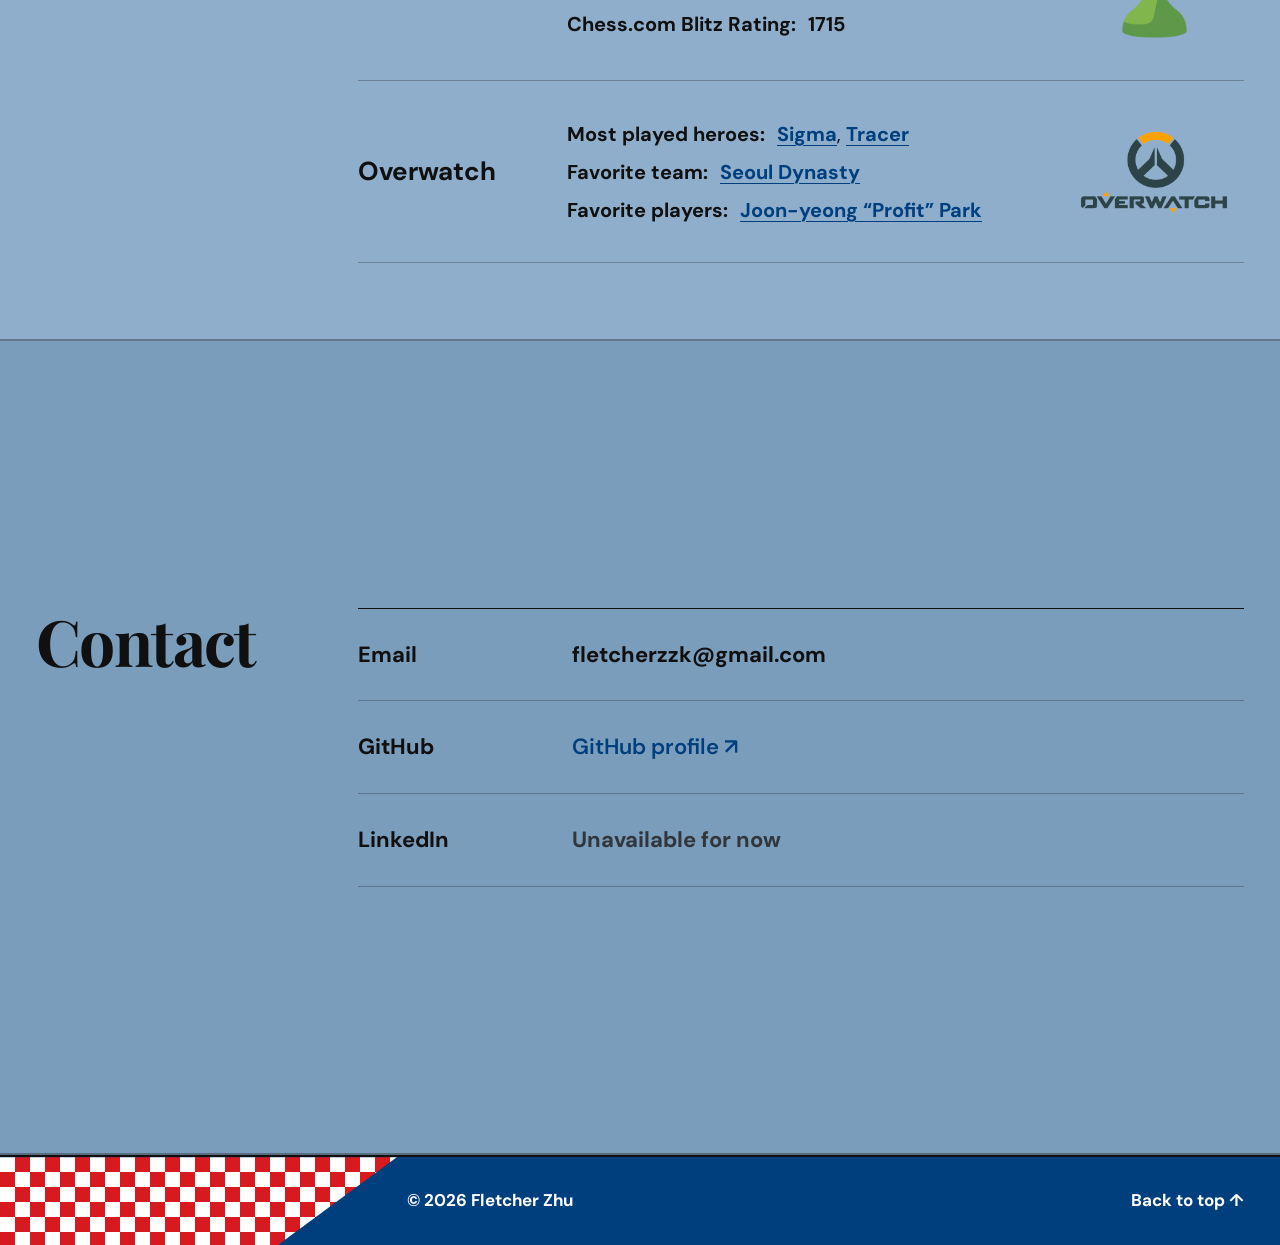
==== commit be680bd0: "new project added" ====
--- a/index.html
+++ b/index.html
@@ -120,15 +120,15 @@
         <article class="project-card">
           <div class="project-visual"><span>PROJECT 02</span></div>
           <div class="project-heading">
-            <h3>[C0 Virtual machine]</h3>
-          </div>
-          <p>Implemented a C0 virtual machine for C0 bytecode with memory management.</p>
+            <h3>Randomized Quicksort Visualizer</h3>
+          </div>
+          <p>A static frontend and Flask API for comparing ten independent randomized quicksort runs on the same sequence of 16 distinct integers from 1 through 99.</p>
           <dl class="project-facts">
-            <div><dt>Area</dt><dd>Systems</dd></div>
-            <div><dt>Tools</dt><dd>C</dd></div>
+            <div><dt>Area</dt><dd>Algorithms / Visualization</dd></div>
+            <div><dt>Tools</dt><dd>Static frontend / Flask API</dd></div>
           </dl>
           <div class="project-footer">
-            <a class="item-link" href="#">Project link ↗</a>
+            <a class="item-link" href="https://fletcherzzk.github.io/randomized-quicksort-simulator/frontend/">Project link ↗</a>
             <span class="project-year">[2026]</span>
           </div>
         </article>
